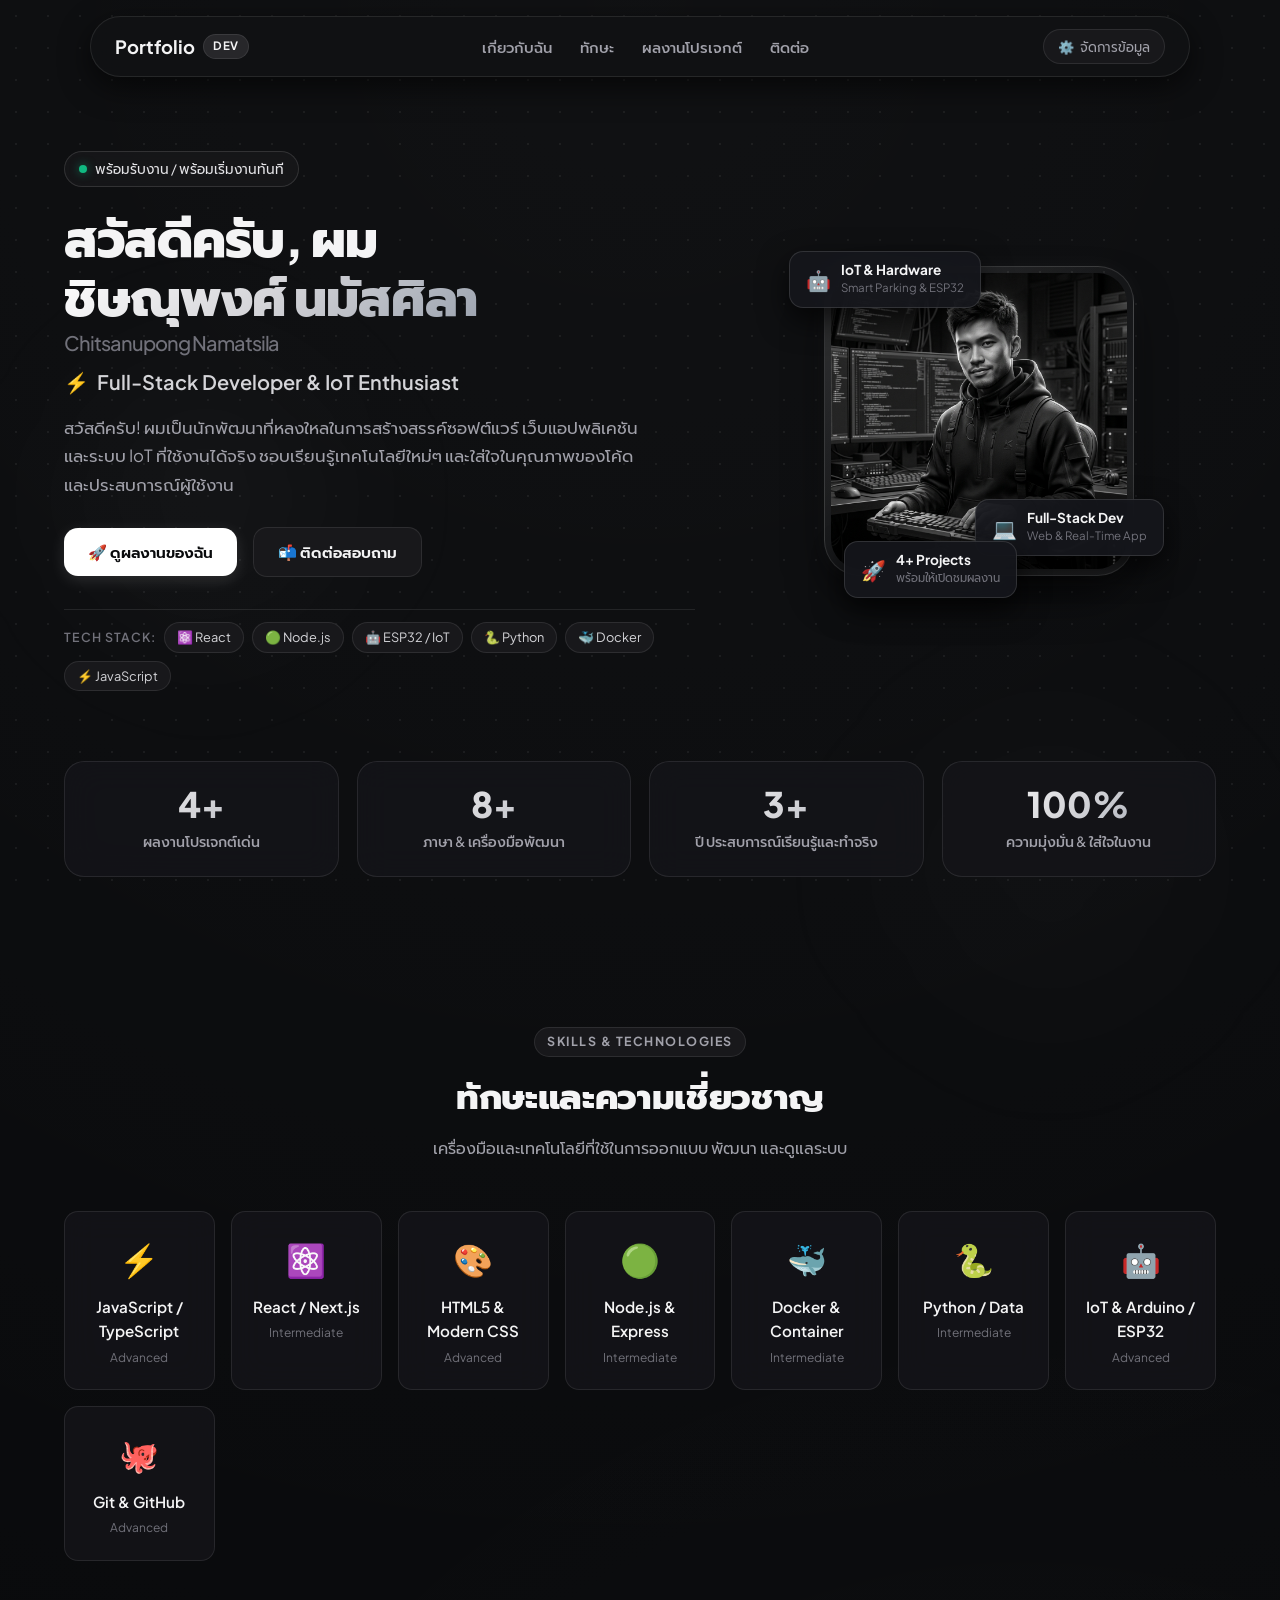
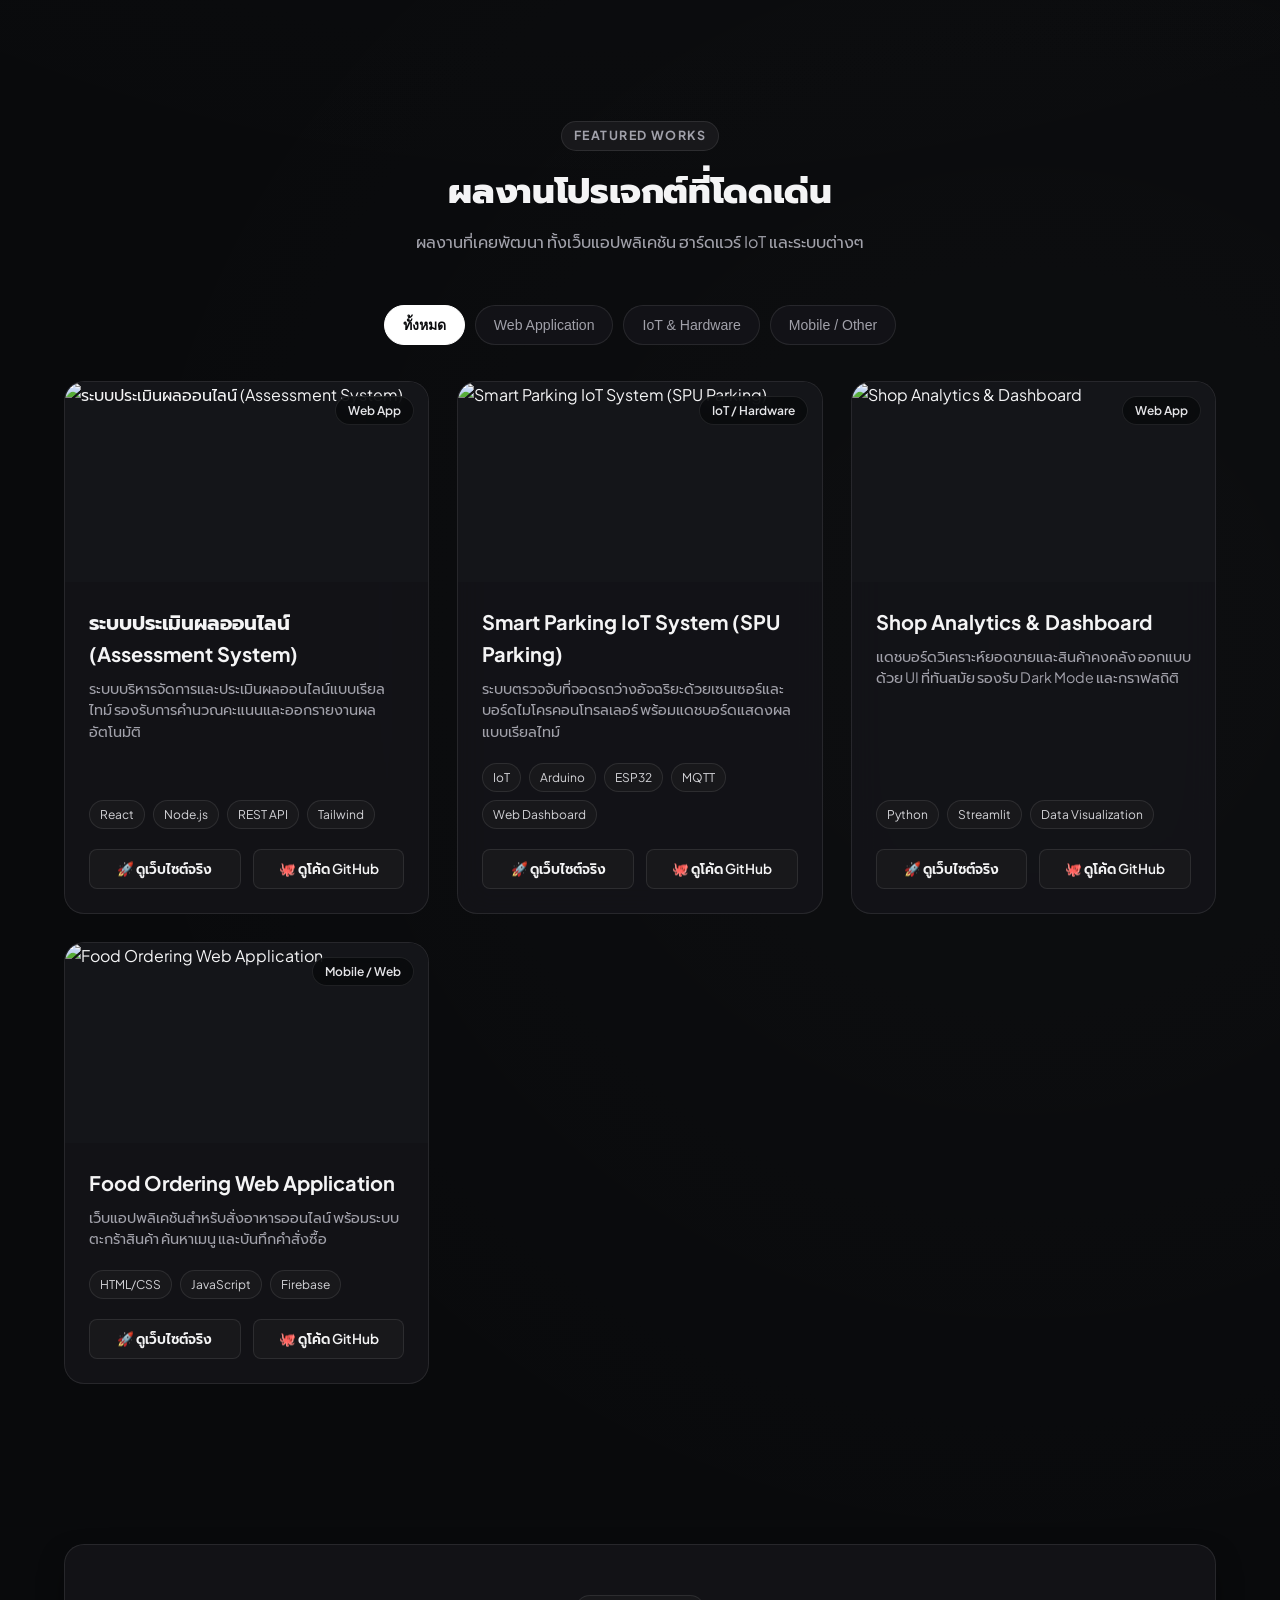
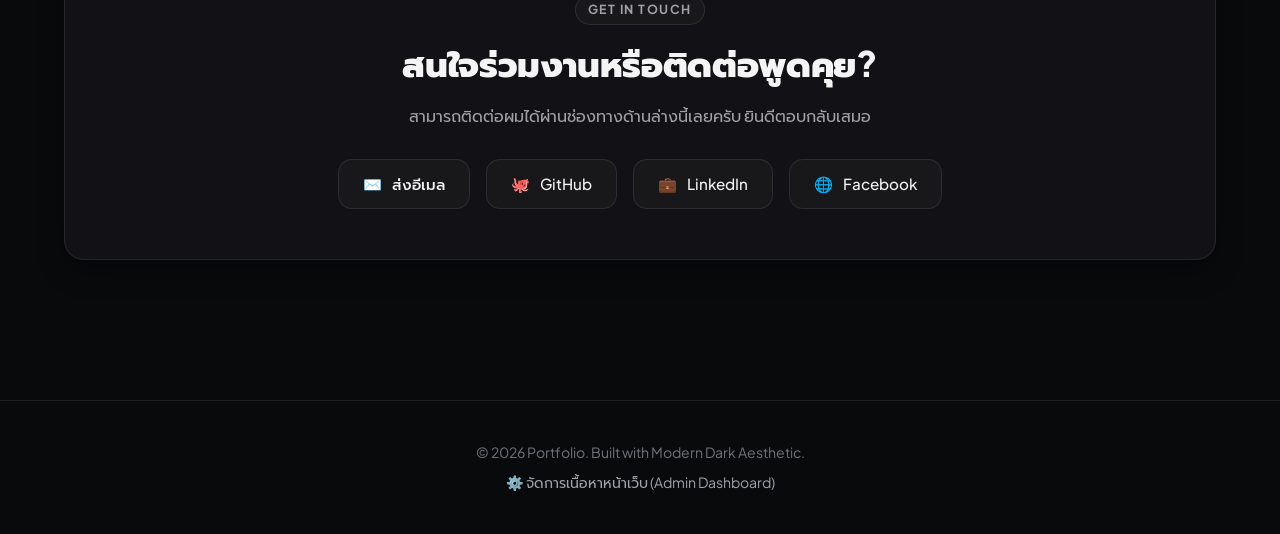
==== index.html @ 6830694e "Initial portfolio commit" ====
<!DOCTYPE html>
<html lang="th">
<head>
  <meta charset="UTF-8" />
  <meta name="viewport" content="width=device-width, initial-scale=1.0" />
  <title>Portfolio - ผลงานและประวัติส่วนตัว</title>
  <meta name="description" content="พอร์ตโฟลิโอแสดงผลงาน พัฒนาซอฟต์แวร์ เว็บแอปพลิเคชัน และระบบ IoT โทน Dark Gray เรียบหรู" />

  <!-- Google Fonts: Plus Jakarta Sans & Prompt (Thai) -->
  <link rel="preconnect" href="https://fonts.googleapis.com" />
  <link rel="preconnect" href="https://fonts.gstatic.com" crossorigin />
  <link href="https://fonts.googleapis.com/css2?family=Plus+Jakarta+Sans:wght@400;500;600;700;800&family=Prompt:wght@300;400;500;600;700&display=swap" rel="stylesheet" />

  <!-- Stylesheet -->
  <link rel="stylesheet" href="css/style.css" />
</head>
<body>

  <!-- Navigation Bar -->
  <header class="navbar">
    <div class="nav-container">
      <a href="#" class="nav-logo">
        <span>Portfolio</span>
        <span class="nav-logo-badge">DEV</span>
      </a>

      <ul class="nav-links">
        <li><a href="#about">เกี่ยวกับฉัน</a></li>
        <li><a href="#skills">ทักษะ</a></li>
        <li><a href="#projects">ผลงานโปรเจกต์</a></li>
        <li><a href="#contact">ติดต่อ</a></li>
      </ul>

      <a href="admin.html" class="nav-btn-admin" title="เข้าสู่ระบบจัดการข้อมูล">
        <span>⚙️</span> จัดการข้อมูล
      </a>
    </div>
  </header>

  <main class="container">
    <!-- Ambient Glow Orbs -->
    <div class="hero-glow-1"></div>
    <div class="hero-glow-2"></div>

    <!-- Hero Section -->
    <section class="hero" id="about">
      <div class="hero-content">
        <div class="hero-status-pill">
          <span class="status-dot"></span>
          <span id="profile-status">พร้อมรับงาน / พร้อมเริ่มงานทันที</span>
        </div>

        <h1 class="hero-title">
          สวัสดีครับ, ผม <br />
          <span class="gradient-text" id="profile-name">ชิษณุพงศ์ นมัสศิลา</span>
          <span id="profile-en-name" style="font-size: 1.25rem; font-weight: 500; color: var(--text-dim); display: block; margin-top: 6px;">Chitsanupong Namatsila</span>
        </h1>

        <div class="hero-role-wrapper">
          <span>⚡</span>
          <span id="profile-title">Full-Stack Developer & IoT Enthusiast</span>
        </div>

        <p class="hero-subtitle" id="profile-bio">
          นักพัฒนาซอฟต์แวร์และระบบ IoT ที่ใส่ใจในความสวยงาม คุณภาพโค้ด และประสบการณ์ของผู้ใช้งาน
        </p>

        <div class="hero-actions">
          <a href="#projects" class="btn btn-primary">
            🚀 ดูผลงานของฉัน
          </a>
          <a href="#contact" class="btn btn-secondary">
            📬 ติดต่อสอบถาม
          </a>
          <a href="#" id="resume-btn" target="_blank" rel="noopener" class="btn btn-secondary" style="display: none;">
            📄 ดาวน์โหลด Resume
          </a>
        </div>

        <!-- Quick Tech Stack Bar -->
        <div class="hero-tech-stack">
          <span class="tech-stack-label">Tech Stack:</span>
          <span class="tech-stack-item">⚛️ React</span>
          <span class="tech-stack-item">🟢 Node.js</span>
          <span class="tech-stack-item">🤖 ESP32 / IoT</span>
          <span class="tech-stack-item">🐍 Python</span>
          <span class="tech-stack-item">🐳 Docker</span>
          <span class="tech-stack-item">⚡ JavaScript</span>
        </div>
      </div>

      <div class="hero-avatar-wrap">
        <div class="avatar-container-outer">
          <!-- Floating Badge 1 (Top Left) -->
          <div class="floating-badge badge-top-left">
            <span class="floating-badge-icon">🤖</span>
            <div>
              <div class="floating-badge-title">IoT & Hardware</div>
              <div class="floating-badge-sub">Smart Parking & ESP32</div>
            </div>
          </div>

          <!-- Avatar Frame -->
          <div class="avatar-frame">
            <img
              id="profile-avatar"
              class="avatar-img"
              src="images/avatar.jpg"
              alt="Chitsanupong Namatsila Avatar"
            />
          </div>

          <!-- Floating Badge 2 (Bottom Right) -->
          <div class="floating-badge badge-bottom-right">
            <span class="floating-badge-icon">💻</span>
            <div>
              <div class="floating-badge-title">Full-Stack Dev</div>
              <div class="floating-badge-sub">Web & Real-Time App</div>
            </div>
          </div>

          <!-- Floating Badge 3 (Bottom Left) -->
          <div class="floating-badge badge-bottom-left">
            <span class="floating-badge-icon">🚀</span>
            <div>
              <div class="floating-badge-title">4+ Projects</div>
              <div class="floating-badge-sub">พร้อมให้เปิดชมผลงาน</div>
            </div>
          </div>
        </div>
      </div>
    </section>

    <!-- Stats Banner -->
    <div class="stats-banner">
      <div class="stat-item-card">
        <div class="stat-number">4+</div>
        <div class="stat-label">ผลงานโปรเจกต์เด่น</div>
      </div>
      <div class="stat-item-card">
        <div class="stat-number">8+</div>
        <div class="stat-label">ภาษา & เครื่องมือพัฒนา</div>
      </div>
      <div class="stat-item-card">
        <div class="stat-number">3+</div>
        <div class="stat-label">ปี ประสบการณ์เรียนรู้และทำจริง</div>
      </div>
      <div class="stat-item-card">
        <div class="stat-number">100%</div>
        <div class="stat-label">ความมุ่งมั่น & ใส่ใจในงาน</div>
      </div>
    </div>

    <!-- Skills Section -->
    <section class="section" id="skills">
      <div class="section-header">
        <span class="section-tag">Skills & Technologies</span>
        <h2 class="section-title">ทักษะและความเชี่ยวชาญ</h2>
        <p class="section-desc">เครื่องมือและเทคโนโลยีที่ใช้ในการออกแบบ พัฒนา และดูแลระบบ</p>
      </div>

      <div class="skills-grid" id="skills-container">
        <!-- Rendered dynamically by app.js -->
      </div>
    </section>

    <!-- Projects Section -->
    <section class="section" id="projects">
      <div class="section-header">
        <span class="section-tag">Featured Works</span>
        <h2 class="section-title">ผลงานโปรเจกต์ที่โดดเด่น</h2>
        <p class="section-desc">ผลงานที่เคยพัฒนา ทั้งเว็บแอปพลิเคชัน ฮาร์ดแวร์ IoT และระบบต่างๆ</p>
      </div>

      <!-- Filters -->
      <div class="project-filters">
        <button class="filter-btn active" data-category="all">ทั้งหมด</button>
        <button class="filter-btn" data-category="Web App">Web Application</button>
        <button class="filter-btn" data-category="IoT / Hardware">IoT & Hardware</button>
        <button class="filter-btn" data-category="Mobile / Web">Mobile / Other</button>
      </div>

      <!-- Grid -->
      <div class="projects-grid" id="projects-container">
        <!-- Rendered dynamically by app.js -->
      </div>
    </section>

    <!-- Contact Section -->
    <section class="section" id="contact">
      <div class="contact-card">
        <span class="section-tag">Get In Touch</span>
        <h2 class="section-title">สนใจร่วมงานหรือติดต่อพูดคุย?</h2>
        <p class="section-desc">
          สามารถติดต่อผมได้ผ่านช่องทางด้านล่างนี้เลยครับ ยินดีตอบกลับเสมอ
        </p>

        <div class="contact-links">
          <a href="#" id="contact-email" class="contact-item-btn" style="display: none;">
            <span>✉️</span> ส่งอีเมล
          </a>
          <a href="#" id="contact-github" target="_blank" rel="noopener" class="contact-item-btn" style="display: none;">
            <span>🐙</span> GitHub
          </a>
          <a href="#" id="contact-linkedin" target="_blank" rel="noopener" class="contact-item-btn" style="display: none;">
            <span>💼</span> LinkedIn
          </a>
          <a href="#" id="contact-facebook" target="_blank" rel="noopener" class="contact-item-btn" style="display: none;">
            <span>🌐</span> Facebook
          </a>
        </div>
      </div>
    </section>
  </main>

  <!-- Footer -->
  <footer class="footer">
    <div class="container">
      <p>© 2026 Portfolio. Built with Modern Dark Aesthetic.</p>
      <p style="margin-top: 8px;">
        <a href="admin.html">⚙️ จัดการเนื้อหาหน้าเว็บ (Admin Dashboard)</a>
      </p>
    </div>
  </footer>

  <!-- Scripts -->
  <script src="js/data.js"></script>
  <script src="js/app.js"></script>
</body>
</html>
---- css/style.css ----
/* ========================================================
   PORTFOLIO DESIGN SYSTEM - MONOCHROME DARK GRAY & BLACK
   Aesthetic: Stealth Luxury, Modern Graphite & Metallic Silver
   Fonts: Plus Jakarta Sans & Prompt (Thai support)
   ======================================================== */

:root {
  /* Pure Dark & Gray Palette */
  --bg-primary: #090a0c;
  --bg-secondary: #111215;
  --bg-card: rgba(20, 21, 25, 0.85);
  --bg-card-hover: rgba(28, 29, 35, 0.95);
  --bg-input: #131417;

  /* Borders & Dividers */
  --border-subtle: rgba(255, 255, 255, 0.09);
  --border-hover: rgba(255, 255, 255, 0.22);
  --border-focus: #d4d4d8;

  /* Typography */
  --text-main: #f4f4f5;
  --text-muted: #a1a1aa;
  --text-dim: #71717a;

  /* Stealth Monochrome Accents (White & Platinum Silver) */
  --accent-primary: #ffffff;
  --accent-primary-text: #090a0c;
  --accent-primary-hover: #e4e4e7;
  --accent-gradient: linear-gradient(135deg, #ffffff 0%, #d4d4d8 50%, #9ca3af 100%);
  --accent-glow: rgba(255, 255, 255, 0.08);
  --accent-cyan: #e4e4e7;
  --accent-emerald: #10b981;

  --radius-sm: 8px;
  --radius-md: 14px;
  --radius-lg: 20px;
  --radius-full: 9999px;

  --shadow-card: 0 12px 32px -10px rgba(0, 0, 0, 0.7);
  --backdrop-blur: blur(16px);
  --transition: all 0.22s cubic-bezier(0.16, 1, 0.3, 1);
}

* {
  margin: 0;
  padding: 0;
  box-sizing: border-box;
}

html {
  scroll-behavior: smooth;
  font-family: 'Plus Jakarta Sans', 'Prompt', -apple-system, BlinkMacSystemFont, sans-serif;
  background-color: var(--bg-primary);
  color: var(--text-main);
  line-height: 1.6;
}

body {
  min-height: 100vh;
  position: relative;
  overflow-x: hidden;
  background-color: var(--bg-primary);
  background-image: 
    radial-gradient(circle at 50% 0%, rgba(255, 255, 255, 0.03) 0%, transparent 50%),
    radial-gradient(circle at 80% 60%, rgba(255, 255, 255, 0.02) 0%, transparent 40%);
}

/* Subtle Technical Grid Overlay */
body::before {
  content: "";
  position: fixed;
  inset: 0;
  background-image: radial-gradient(rgba(255, 255, 255, 0.06) 1px, transparent 1px);
  background-size: 32px 32px;
  pointer-events: none;
  z-index: 0;
}

.container {
  max-width: 1200px;
  margin: 0 auto;
  padding: 0 24px;
  position: relative;
  z-index: 1;
}

/* ----------------------------------------------------
   NAVIGATION
   ---------------------------------------------------- */
.navbar {
  position: sticky;
  top: 16px;
  z-index: 100;
  margin-bottom: 40px;
}

.nav-container {
  max-width: 1100px;
  margin: 0 auto;
  padding: 12px 24px;
  background: rgba(17, 18, 21, 0.85);
  backdrop-filter: var(--backdrop-blur);
  -webkit-backdrop-filter: var(--backdrop-blur);
  border: 1px solid var(--border-subtle);
  border-radius: var(--radius-full);
  display: flex;
  align-items: center;
  justify-content: space-between;
  box-shadow: 0 10px 30px rgba(0, 0, 0, 0.6);
}

.nav-logo {
  font-size: 1.15rem;
  font-weight: 700;
  text-decoration: none;
  color: var(--text-main);
  display: flex;
  align-items: center;
  gap: 8px;
}

.nav-logo-badge {
  background: #27272a;
  color: #f4f4f5;
  border: 1px solid var(--border-subtle);
  padding: 2px 9px;
  border-radius: var(--radius-full);
  font-size: 0.72rem;
  font-weight: 700;
  letter-spacing: 0.05em;
}

.nav-links {
  display: flex;
  align-items: center;
  gap: 28px;
  list-style: none;
}

.nav-links a {
  text-decoration: none;
  color: var(--text-muted);
  font-size: 0.92rem;
  font-weight: 500;
  transition: var(--transition);
}

.nav-links a:hover {
  color: var(--text-main);
}

.nav-btn-admin {
  background: #18181b;
  border: 1px solid var(--border-subtle);
  color: var(--text-muted);
  padding: 6px 14px;
  border-radius: var(--radius-full);
  font-size: 0.82rem;
  display: inline-flex;
  align-items: center;
  gap: 6px;
  text-decoration: none;
  transition: var(--transition);
}

.nav-btn-admin:hover {
  background: #27272a;
  border-color: var(--border-hover);
  color: var(--text-main);
}

/* ----------------------------------------------------
   HERO SECTION & AMBIENT GLOWS
   ---------------------------------------------------- */
.hero {
  position: relative;
  padding: 50px 0 60px;
  display: flex;
  align-items: center;
  justify-content: space-between;
  gap: 48px;
}

/* Neutral Monochrome Glows (No Pink, No Purple) */
.hero-glow-1 {
  position: absolute;
  top: 5%;
  left: -5%;
  width: 450px;
  height: 450px;
  background: radial-gradient(circle, rgba(255, 255, 255, 0.035) 0%, transparent 70%);
  filter: blur(60px);
  pointer-events: none;
  z-index: 0;
}

.hero-glow-2 {
  position: absolute;
  top: 15%;
  right: -5%;
  width: 500px;
  height: 500px;
  background: radial-gradient(circle, rgba(255, 255, 255, 0.025) 0%, transparent 70%);
  filter: blur(70px);
  pointer-events: none;
  z-index: 0;
}

.hero-content {
  flex: 1.2;
  position: relative;
  z-index: 1;
}

.hero-status-pill {
  display: inline-flex;
  align-items: center;
  gap: 8px;
  padding: 6px 14px;
  background: rgba(24, 24, 27, 0.8);
  border: 1px solid rgba(255, 255, 255, 0.12);
  border-radius: var(--radius-full);
  font-size: 0.85rem;
  color: #e4e4e7;
  margin-bottom: 20px;
  backdrop-filter: blur(8px);
}

.status-dot {
  width: 8px;
  height: 8px;
  background-color: var(--accent-emerald);
  border-radius: 50%;
  box-shadow: 0 0 10px rgba(16, 185, 129, 0.6);
  animation: pulse 2s infinite;
}

@keyframes pulse {
  0% { transform: scale(0.95); opacity: 0.8; }
  50% { transform: scale(1.2); opacity: 1; }
  100% { transform: scale(0.95); opacity: 0.8; }
}

.hero-title {
  font-size: 3.2rem;
  line-height: 1.15;
  font-weight: 800;
  letter-spacing: -0.02em;
  margin-bottom: 12px;
}

.hero-title span.gradient-text {
  background: var(--accent-gradient);
  -webkit-background-clip: text;
  -webkit-text-fill-color: transparent;
}

.hero-role-wrapper {
  display: flex;
  align-items: center;
  gap: 8px;
  font-size: 1.25rem;
  font-weight: 600;
  color: #d4d4d8;
  margin-bottom: 16px;
}

.hero-subtitle {
  font-size: 1.05rem;
  color: var(--text-muted);
  max-width: 580px;
  line-height: 1.7;
  margin-bottom: 28px;
}

.hero-actions {
  display: flex;
  gap: 16px;
  align-items: center;
  flex-wrap: wrap;
  margin-bottom: 32px;
}

/* Quick Tech Stack Bar */
.hero-tech-stack {
  display: flex;
  align-items: center;
  gap: 8px;
  flex-wrap: wrap;
  padding-top: 12px;
  border-top: 1px solid var(--border-subtle);
}

.tech-stack-label {
  font-size: 0.78rem;
  color: var(--text-dim);
  text-transform: uppercase;
  letter-spacing: 0.08em;
  font-weight: 600;
}

.tech-stack-item {
  display: inline-flex;
  align-items: center;
  gap: 6px;
  background: #18181b;
  border: 1px solid var(--border-subtle);
  border-radius: var(--radius-full);
  padding: 4px 12px;
  font-size: 0.8rem;
  color: #d4d4d8;
  transition: var(--transition);
}

.tech-stack-item:hover {
  background: #27272a;
  border-color: var(--border-hover);
  color: #fff;
  transform: translateY(-2px);
}

/* ----------------------------------------------------
   AVATAR WITH FLOATING BADGES (DARK-GRAY THEME)
   ---------------------------------------------------- */
.hero-avatar-wrap {
  flex: 0.9;
  display: flex;
  justify-content: center;
  position: relative;
  z-index: 1;
}

.avatar-container-outer {
  position: relative;
}

.avatar-frame {
  position: relative;
  width: 310px;
  height: 310px;
  border-radius: 36px;
  padding: 6px;
  background: linear-gradient(135deg, rgba(255, 255, 255, 0.15) 0%, rgba(255, 255, 255, 0.03) 50%, rgba(255, 255, 255, 0.08) 100%);
  border: 1px solid rgba(255, 255, 255, 0.12);
  box-shadow: 
    0 24px 50px -15px rgba(0, 0, 0, 0.9),
    0 0 25px rgba(255, 255, 255, 0.04);
}

.avatar-img {
  width: 100%;
  height: 100%;
  border-radius: 30px;
  object-fit: cover;
  background: #121316;
  display: block;
}

/* Floating Badges in Monochrome */
.floating-badge {
  position: absolute;
  background: rgba(22, 23, 28, 0.9);
  backdrop-filter: blur(16px);
  -webkit-backdrop-filter: blur(16px);
  border: 1px solid rgba(255, 255, 255, 0.12);
  border-radius: var(--radius-md);
  padding: 10px 16px;
  display: flex;
  align-items: center;
  gap: 10px;
  box-shadow: 0 12px 30px rgba(0, 0, 0, 0.7);
  z-index: 2;
  white-space: nowrap;
}

.floating-badge-icon {
  font-size: 1.25rem;
  line-height: 1;
}

.floating-badge-title {
  font-size: 0.85rem;
  font-weight: 700;
  color: var(--text-main);
  line-height: 1.2;
}

.floating-badge-sub {
  font-size: 0.72rem;
  color: var(--text-dim);
}

.badge-top-left {
  top: -15px;
  left: -35px;
  animation: floatSlow 5s ease-in-out infinite;
}

.badge-bottom-right {
  bottom: 20px;
  right: -30px;
  animation: floatSlow 6s ease-in-out infinite 1s;
}

.badge-bottom-left {
  bottom: -22px;
  left: 20px;
  animation: floatSlow 5.5s ease-in-out infinite 2s;
}

@keyframes floatSlow {
  0% { transform: translateY(0px); }
  50% { transform: translateY(-8px); }
  100% { transform: translateY(0px); }
}

/* ----------------------------------------------------
   STATS BANNER (MONOCHROME DARK)
   ---------------------------------------------------- */
.stats-banner {
  margin-top: 10px;
  margin-bottom: 70px;
  display: grid;
  grid-template-columns: repeat(4, 1fr);
  gap: 18px;
}

.stat-item-card {
  background: var(--bg-card);
  border: 1px solid var(--border-subtle);
  border-radius: var(--radius-lg);
  padding: 24px 20px;
  text-align: center;
  backdrop-filter: var(--backdrop-blur);
  transition: var(--transition);
  position: relative;
  overflow: hidden;
}

.stat-item-card::before {
  content: "";
  position: absolute;
  top: 0;
  left: 0;
  right: 0;
  height: 2px;
  background: linear-gradient(90deg, transparent, rgba(255, 255, 255, 0.3), transparent);
  opacity: 0;
  transition: var(--transition);
}

.stat-item-card:hover {
  background: var(--bg-card-hover);
  border-color: var(--border-hover);
  transform: translateY(-4px);
  box-shadow: 0 16px 36px rgba(0, 0, 0, 0.6);
}

.stat-item-card:hover::before {
  opacity: 1;
}

.stat-number {
  font-size: 2.2rem;
  font-weight: 800;
  line-height: 1;
  background: var(--accent-gradient);
  -webkit-background-clip: text;
  -webkit-text-fill-color: transparent;
  margin-bottom: 8px;
}

.stat-label {
  font-size: 0.88rem;
  color: var(--text-muted);
  font-weight: 500;
}

/* ----------------------------------------------------
   BUTTONS (STEALTH LUXURY)
   ---------------------------------------------------- */
.btn {
  display: inline-flex;
  align-items: center;
  justify-content: center;
  gap: 8px;
  padding: 12px 24px;
  font-size: 0.95rem;
  font-weight: 600;
  border-radius: var(--radius-md);
  text-decoration: none;
  cursor: pointer;
  transition: var(--transition);
  border: none;
  font-family: inherit;
}

.btn-primary {
  background: #ffffff;
  color: #090a0c;
  box-shadow: 0 4px 16px rgba(255, 255, 255, 0.12);
}

.btn-primary:hover {
  background: #e4e4e7;
  transform: translateY(-2px);
  box-shadow: 0 6px 20px rgba(255, 255, 255, 0.2);
}

.btn-secondary {
  background: #18181b;
  color: #f4f4f5;
  border: 1px solid var(--border-subtle);
}

.btn-secondary:hover {
  background: #27272a;
  border-color: var(--border-hover);
  transform: translateY(-2px);
}

/* ----------------------------------------------------
   SECTION HEADERS
   ---------------------------------------------------- */
.section {
  padding: 80px 0;
}

.section-header {
  text-align: center;
  max-width: 650px;
  margin: 0 auto 50px;
}

.section-tag {
  display: inline-block;
  font-size: 0.78rem;
  text-transform: uppercase;
  letter-spacing: 0.12em;
  color: #a1a1aa;
  font-weight: 700;
  margin-bottom: 10px;
  background: #18181b;
  border: 1px solid var(--border-subtle);
  padding: 4px 12px;
  border-radius: var(--radius-full);
}

.section-title {
  font-size: 2.2rem;
  font-weight: 800;
  letter-spacing: -0.01em;
  margin-bottom: 12px;
}

.section-desc {
  color: var(--text-muted);
  font-size: 1rem;
}

/* ----------------------------------------------------
   SKILLS GRID
   ---------------------------------------------------- */
.skills-grid {
  display: grid;
  grid-template-columns: repeat(auto-fit, minmax(140px, 1fr));
  gap: 16px;
}

.skill-card {
  background: var(--bg-card);
  border: 1px solid var(--border-subtle);
  border-radius: var(--radius-md);
  padding: 22px 16px;
  text-align: center;
  backdrop-filter: var(--backdrop-blur);
  transition: var(--transition);
}

.skill-card:hover {
  background: var(--bg-card-hover);
  border-color: var(--border-hover);
  transform: translateY(-4px);
  box-shadow: var(--shadow-card);
}

.skill-icon {
  font-size: 2rem;
  margin-bottom: 10px;
  display: inline-block;
}

.skill-name {
  font-size: 0.95rem;
  font-weight: 600;
  color: var(--text-main);
}

.skill-level {
  font-size: 0.75rem;
  color: var(--text-dim);
  margin-top: 4px;
}

/* ----------------------------------------------------
   PROJECTS FILTER & GRID
   ---------------------------------------------------- */
.project-filters {
  display: flex;
  justify-content: center;
  gap: 10px;
  margin-bottom: 36px;
  flex-wrap: wrap;
}

.filter-btn {
  padding: 8px 18px;
  border-radius: var(--radius-full);
  background: var(--bg-card);
  border: 1px solid var(--border-subtle);
  color: var(--text-muted);
  font-size: 0.88rem;
  font-weight: 500;
  cursor: pointer;
  transition: var(--transition);
}

.filter-btn:hover,
.filter-btn.active {
  background: #ffffff;
  color: #090a0c;
  border-color: #ffffff;
  font-weight: 600;
}

.projects-grid {
  display: grid;
  grid-template-columns: repeat(auto-fill, minmax(340px, 1fr));
  gap: 28px;
}

.project-card {
  background: var(--bg-card);
  border: 1px solid var(--border-subtle);
  border-radius: var(--radius-lg);
  overflow: hidden;
  backdrop-filter: var(--backdrop-blur);
  transition: var(--transition);
  display: flex;
  flex-direction: column;
}

.project-card:hover {
  background: var(--bg-card-hover);
  border-color: var(--border-hover);
  transform: translateY(-6px);
  box-shadow: var(--shadow-card);
}

.project-thumb-wrap {
  width: 100%;
  height: 200px;
  position: relative;
  overflow: hidden;
  background: #141519;
}

.project-thumb {
  width: 100%;
  height: 100%;
  object-fit: cover;
  transition: transform 0.4s ease;
}

.project-card:hover .project-thumb {
  transform: scale(1.05);
}

.project-badge {
  position: absolute;
  top: 14px;
  right: 14px;
  background: rgba(9, 10, 12, 0.85);
  backdrop-filter: blur(8px);
  border: 1px solid var(--border-subtle);
  padding: 4px 12px;
  border-radius: var(--radius-full);
  font-size: 0.75rem;
  font-weight: 600;
  color: #e4e4e7;
}

.project-content {
  padding: 24px;
  flex: 1;
  display: flex;
  flex-direction: column;
}

.project-title {
  font-size: 1.25rem;
  font-weight: 700;
  margin-bottom: 8px;
  color: var(--text-main);
}

.project-desc {
  font-size: 0.9rem;
  color: var(--text-muted);
  line-height: 1.5;
  margin-bottom: 20px;
  flex: 1;
}

.project-tags {
  display: flex;
  flex-wrap: wrap;
  gap: 8px;
  margin-bottom: 20px;
}

.tag-badge {
  font-size: 0.75rem;
  background: #18181b;
  border: 1px solid var(--border-subtle);
  padding: 4px 10px;
  border-radius: var(--radius-full);
  color: #d4d4d8;
}

.project-actions {
  display: flex;
  gap: 12px;
}

.project-link-btn {
  flex: 1;
  text-align: center;
  padding: 8px 12px;
  border-radius: var(--radius-sm);
  font-size: 0.85rem;
  font-weight: 600;
  text-decoration: none;
  background: #18181b;
  border: 1px solid var(--border-subtle);
  color: #f4f4f5;
  transition: var(--transition);
}

.project-link-btn:hover {
  background: #ffffff;
  border-color: #ffffff;
  color: #090a0c;
}

/* ----------------------------------------------------
   CONTACT SECTION
   ---------------------------------------------------- */
.contact-card {
  background: var(--bg-card);
  border: 1px solid var(--border-subtle);
  border-radius: var(--radius-lg);
  padding: 50px 30px;
  text-align: center;
  backdrop-filter: var(--backdrop-blur);
  box-shadow: var(--shadow-card);
}

.contact-links {
  display: flex;
  justify-content: center;
  gap: 16px;
  margin-top: 30px;
  flex-wrap: wrap;
}

.contact-item-btn {
  display: inline-flex;
  align-items: center;
  gap: 10px;
  padding: 12px 24px;
  background: #18181b;
  border: 1px solid var(--border-subtle);
  border-radius: var(--radius-md);
  color: #f4f4f5;
  text-decoration: none;
  font-size: 0.95rem;
  font-weight: 500;
  transition: var(--transition);
}

.contact-item-btn:hover {
  border-color: var(--border-hover);
  background: #27272a;
  color: #ffffff;
  transform: translateY(-3px);
}

/* ----------------------------------------------------
   FOOTER
   ---------------------------------------------------- */
.footer {
  padding: 40px 0;
  border-top: 1px solid var(--border-subtle);
  text-align: center;
  color: var(--text-dim);
  font-size: 0.88rem;
  margin-top: 60px;
}

.footer a {
  color: var(--text-muted);
  text-decoration: none;
}

.footer a:hover {
  color: #ffffff;
}

/* ----------------------------------------------------
   ADMIN PANEL STYLES
   ---------------------------------------------------- */
.admin-header {
  display: flex;
  align-items: center;
  justify-content: space-between;
  padding: 24px 0 36px;
  border-bottom: 1px solid var(--border-subtle);
  margin-bottom: 36px;
}

.admin-tabs {
  display: flex;
  gap: 12px;
  margin-bottom: 30px;
  border-bottom: 1px solid var(--border-subtle);
  padding-bottom: 12px;
  flex-wrap: wrap;
}

.admin-tab-btn {
  background: transparent;
  border: none;
  color: var(--text-muted);
  font-size: 1rem;
  font-weight: 600;
  padding: 8px 18px;
  cursor: pointer;
  border-radius: var(--radius-sm);
  transition: var(--transition);
  font-family: inherit;
}

.admin-tab-btn.active {
  background: #ffffff;
  color: #090a0c;
}

.form-card {
  background: var(--bg-card);
  border: 1px solid var(--border-subtle);
  border-radius: var(--radius-lg);
  padding: 32px;
  margin-bottom: 36px;
}

.form-group {
  margin-bottom: 20px;
}

.form-label {
  display: block;
  font-size: 0.88rem;
  font-weight: 600;
  color: var(--text-muted);
  margin-bottom: 8px;
}

.form-control {
  width: 100%;
  padding: 12px 16px;
  background: var(--bg-input);
  border: 1px solid var(--border-subtle);
  border-radius: var(--radius-md);
  color: var(--text-main);
  font-family: inherit;
  font-size: 0.95rem;
  transition: var(--transition);
}

.form-control:focus {
  outline: none;
  border-color: #ffffff;
  box-shadow: 0 0 0 3px rgba(255, 255, 255, 0.1);
}

textarea.form-control {
  min-height: 100px;
  resize: vertical;
}

.form-row {
  display: grid;
  grid-template-columns: 1fr 1fr;
  gap: 20px;
}

.admin-table {
  width: 100%;
  border-collapse: collapse;
  margin-top: 16px;
}

.admin-table th,
.admin-table td {
  padding: 14px 16px;
  text-align: left;
  border-bottom: 1px solid var(--border-subtle);
}

.admin-table th {
  color: var(--text-dim);
  font-size: 0.82rem;
  text-transform: uppercase;
  letter-spacing: 0.05em;
}

.table-actions {
  display: flex;
  gap: 8px;
}

.btn-icon-danger {
  background: rgba(239, 68, 68, 0.1);
  color: #ef4444;
  border: 1px solid rgba(239, 68, 68, 0.2);
  padding: 6px 12px;
  border-radius: var(--radius-sm);
  cursor: pointer;
  transition: var(--transition);
}

.btn-icon-danger:hover {
  background: #ef4444;
  color: #fff;
}

.btn-icon-edit {
  background: #18181b;
  color: #f4f4f5;
  border: 1px solid var(--border-subtle);
  padding: 6px 12px;
  border-radius: var(--radius-sm);
  cursor: pointer;
  transition: var(--transition);
}

.btn-icon-edit:hover {
  background: #ffffff;
  color: #090a0c;
  border-color: #ffffff;
}

/* Modal for PIN Access */
.modal-overlay {
  position: fixed;
  inset: 0;
  background: rgba(0, 0, 0, 0.85);
  backdrop-filter: blur(12px);
  display: flex;
  align-items: center;
  justify-content: center;
  z-index: 999;
}

.modal-box {
  background: #121316;
  border: 1px solid var(--border-subtle);
  border-radius: var(--radius-lg);
  padding: 36px;
  width: 90%;
  max-width: 420px;
  text-align: center;
  box-shadow: var(--shadow-card);
}

/* Responsive */
@media (max-width: 768px) {
  .hero {
    flex-direction: column-reverse;
    text-align: center;
    padding: 30px 0 50px;
  }
  .hero-title {
    font-size: 2.3rem;
  }
  .hero-role-wrapper {
    justify-content: center;
  }
  .hero-actions {
    justify-content: center;
  }
  .hero-tech-stack {
    justify-content: center;
  }
  .avatar-frame {
    width: 240px;
    height: 240px;
  }
  .floating-badge {
    padding: 6px 12px;
  }
  .badge-top-left {
    left: -10px;
    top: -10px;
  }
  .badge-bottom-right {
    right: -10px;
    bottom: -10px;
  }
  .badge-bottom-left {
    display: none;
  }
  .stats-banner {
    grid-template-columns: repeat(2, 1fr);
    gap: 12px;
    margin-bottom: 40px;
  }
  .form-row {
    grid-template-columns: 1fr;
  }
  .nav-links {
    display: none;
  }
}
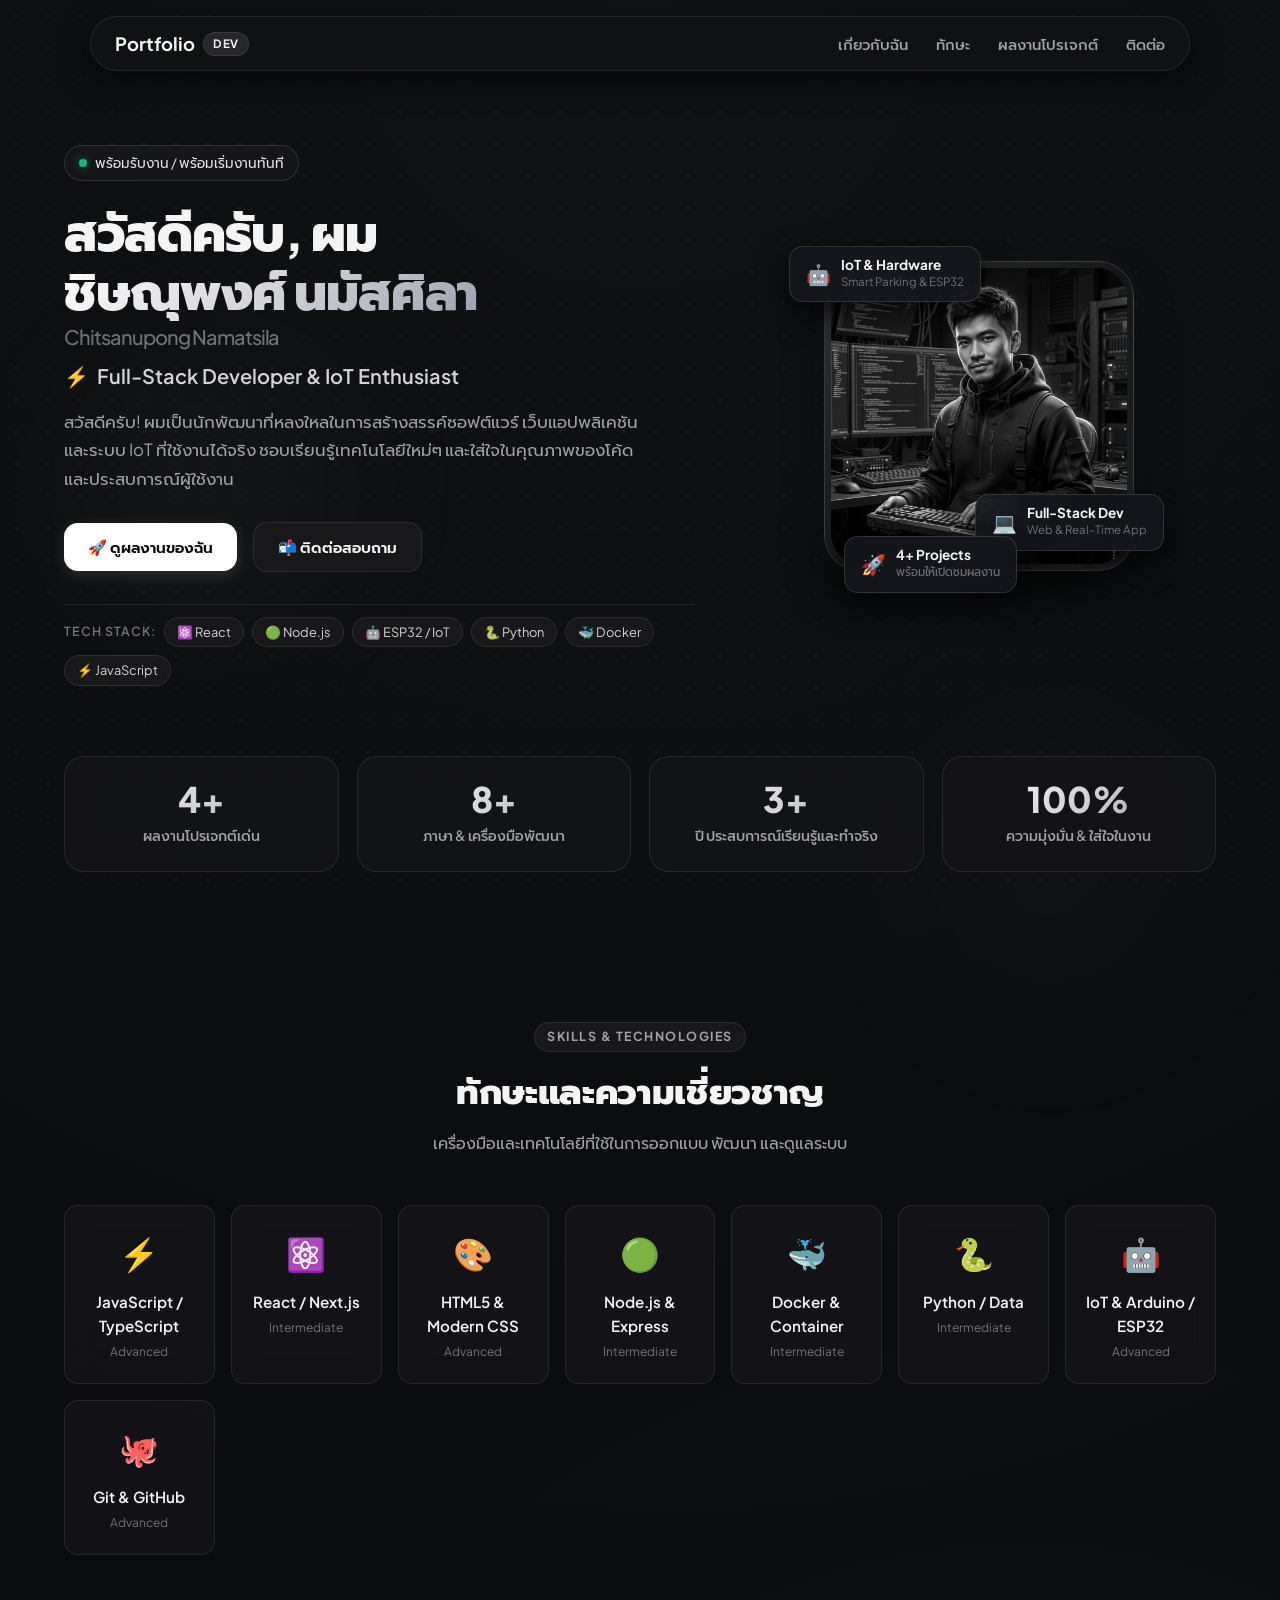
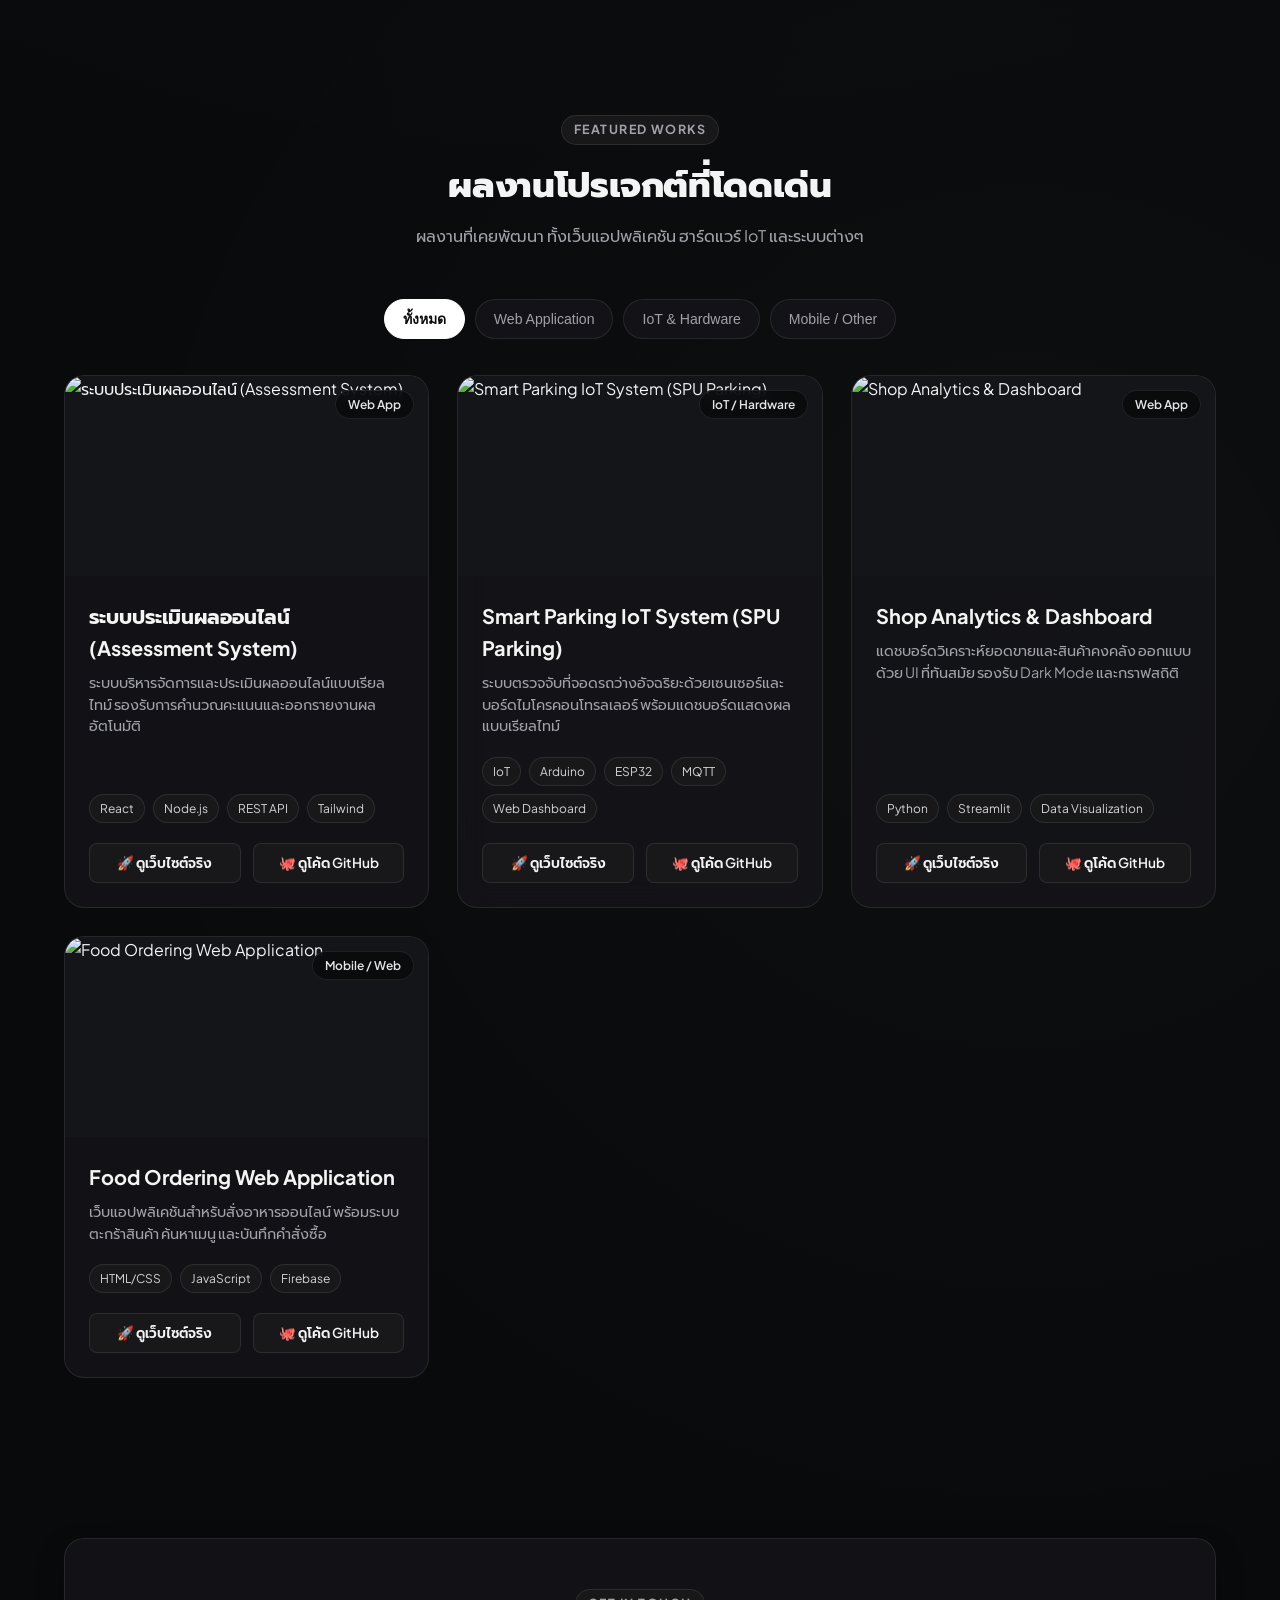
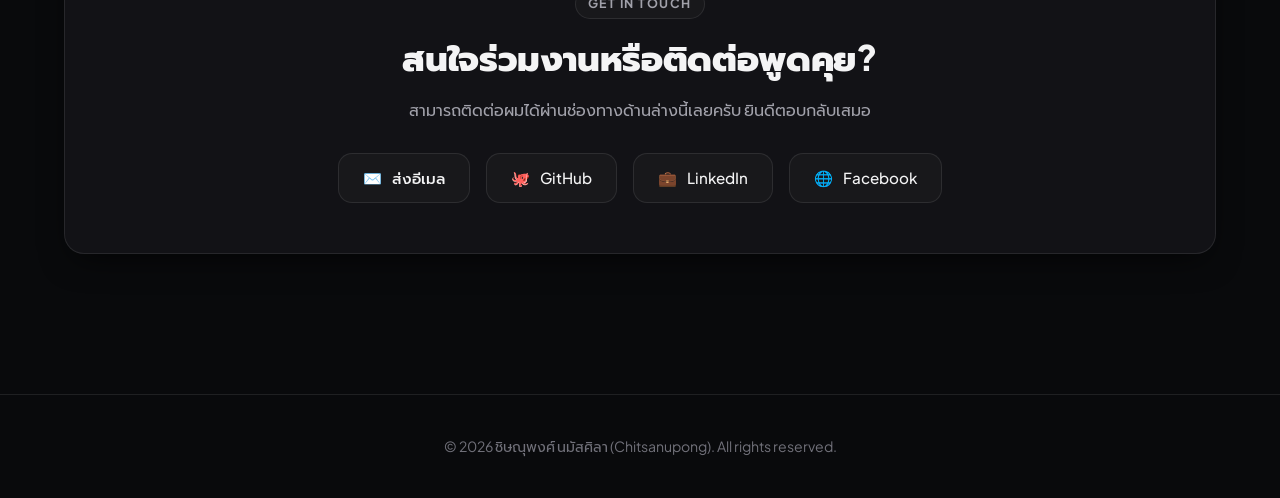
==== commit 10107d31: "Connect public site to Firebase Firestore and clean public view" ====
--- a/index.html
+++ b/index.html
@@ -30,10 +30,6 @@
         <li><a href="#projects">ผลงานโปรเจกต์</a></li>
         <li><a href="#contact">ติดต่อ</a></li>
       </ul>
-
-      <a href="admin.html" class="nav-btn-admin" title="เข้าสู่ระบบจัดการข้อมูล">
-        <span>⚙️</span> จัดการข้อมูล
-      </a>
     </div>
   </header>
 
@@ -216,14 +212,15 @@
   <!-- Footer -->
   <footer class="footer">
     <div class="container">
-      <p>© 2026 Portfolio. Built with Modern Dark Aesthetic.</p>
-      <p style="margin-top: 8px;">
-        <a href="admin.html">⚙️ จัดการเนื้อหาหน้าเว็บ (Admin Dashboard)</a>
-      </p>
+      <p>© 2026 ชิษณุพงศ์ นมัสศิลา (Chitsanupong). All rights reserved.</p>
     </div>
   </footer>
 
-  <!-- Scripts -->
+  <!-- Firebase SDKs -->
+  <script src="https://www.gstatic.com/firebasejs/10.12.0/firebase-app-compat.js"></script>
+  <script src="https://www.gstatic.com/firebasejs/10.12.0/firebase-firestore-compat.js"></script>
+
+  <!-- Application Scripts -->
   <script src="js/data.js"></script>
   <script src="js/app.js"></script>
 </body>
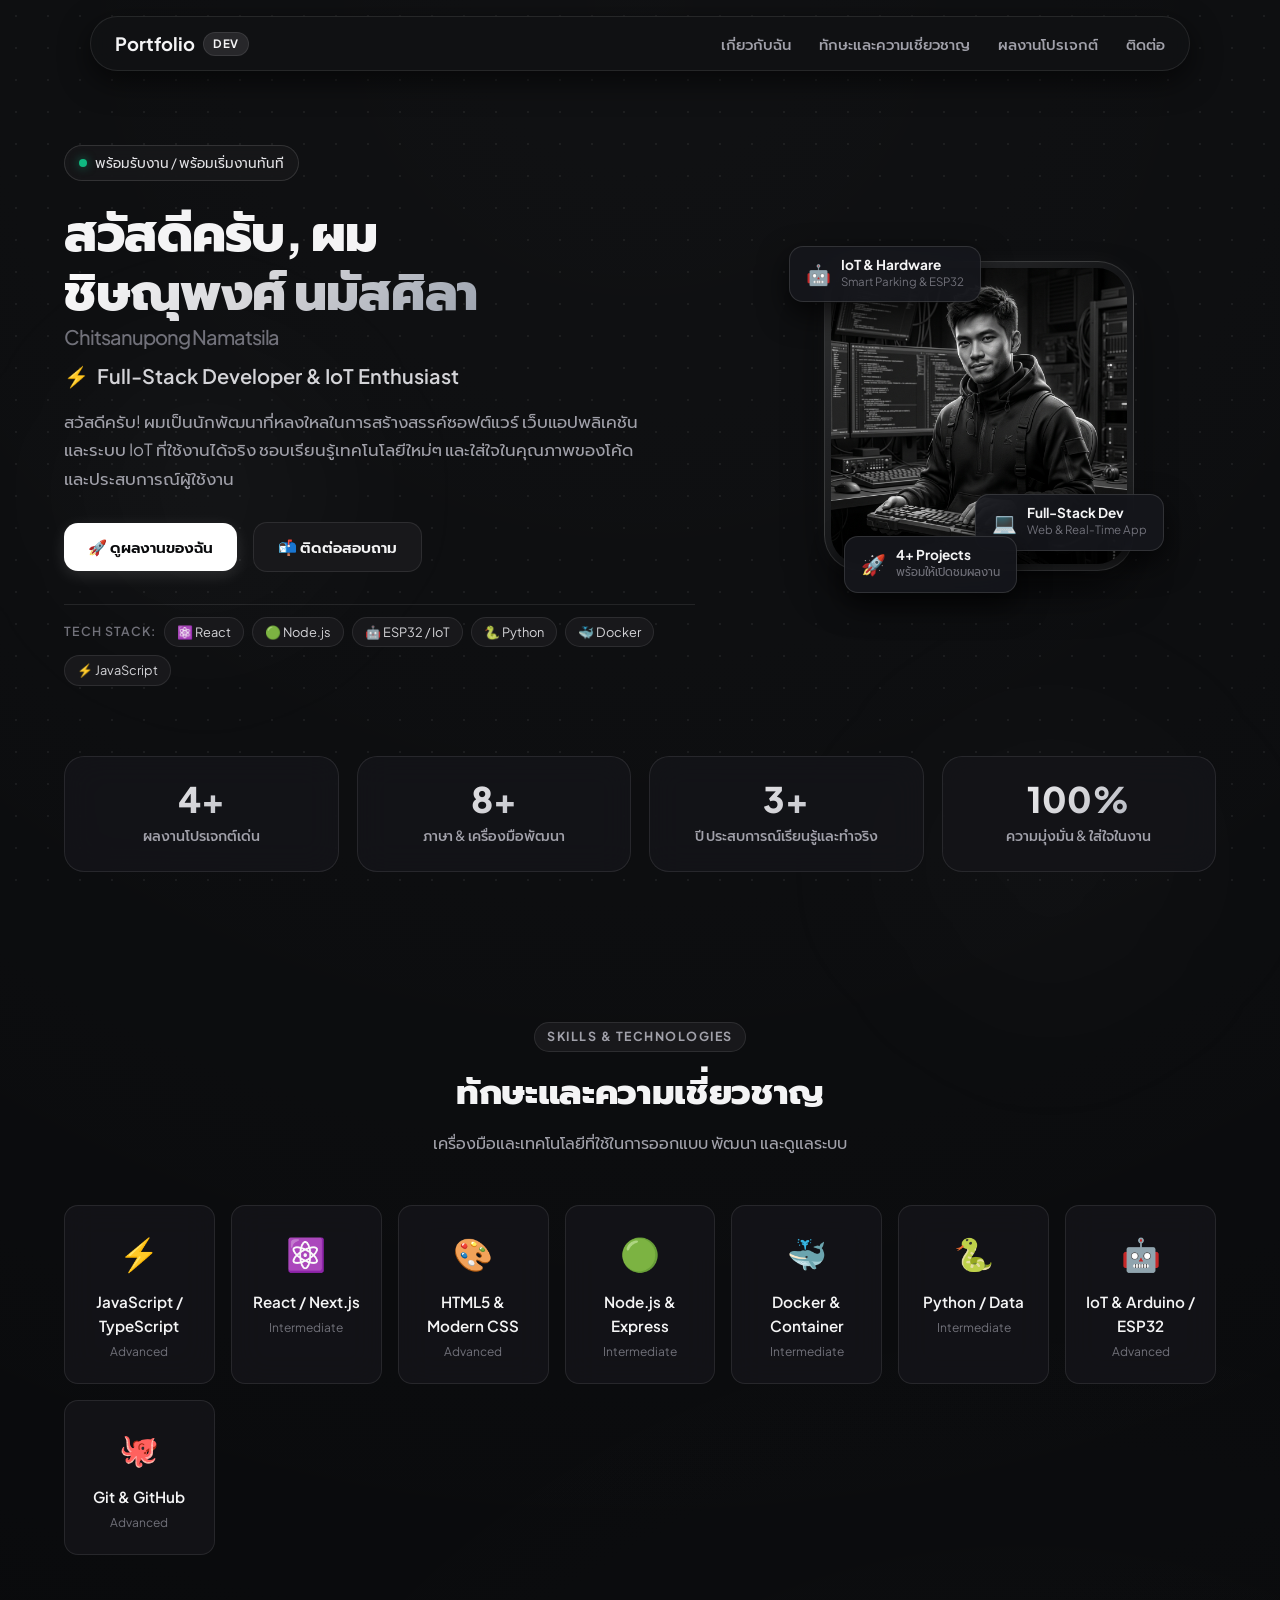
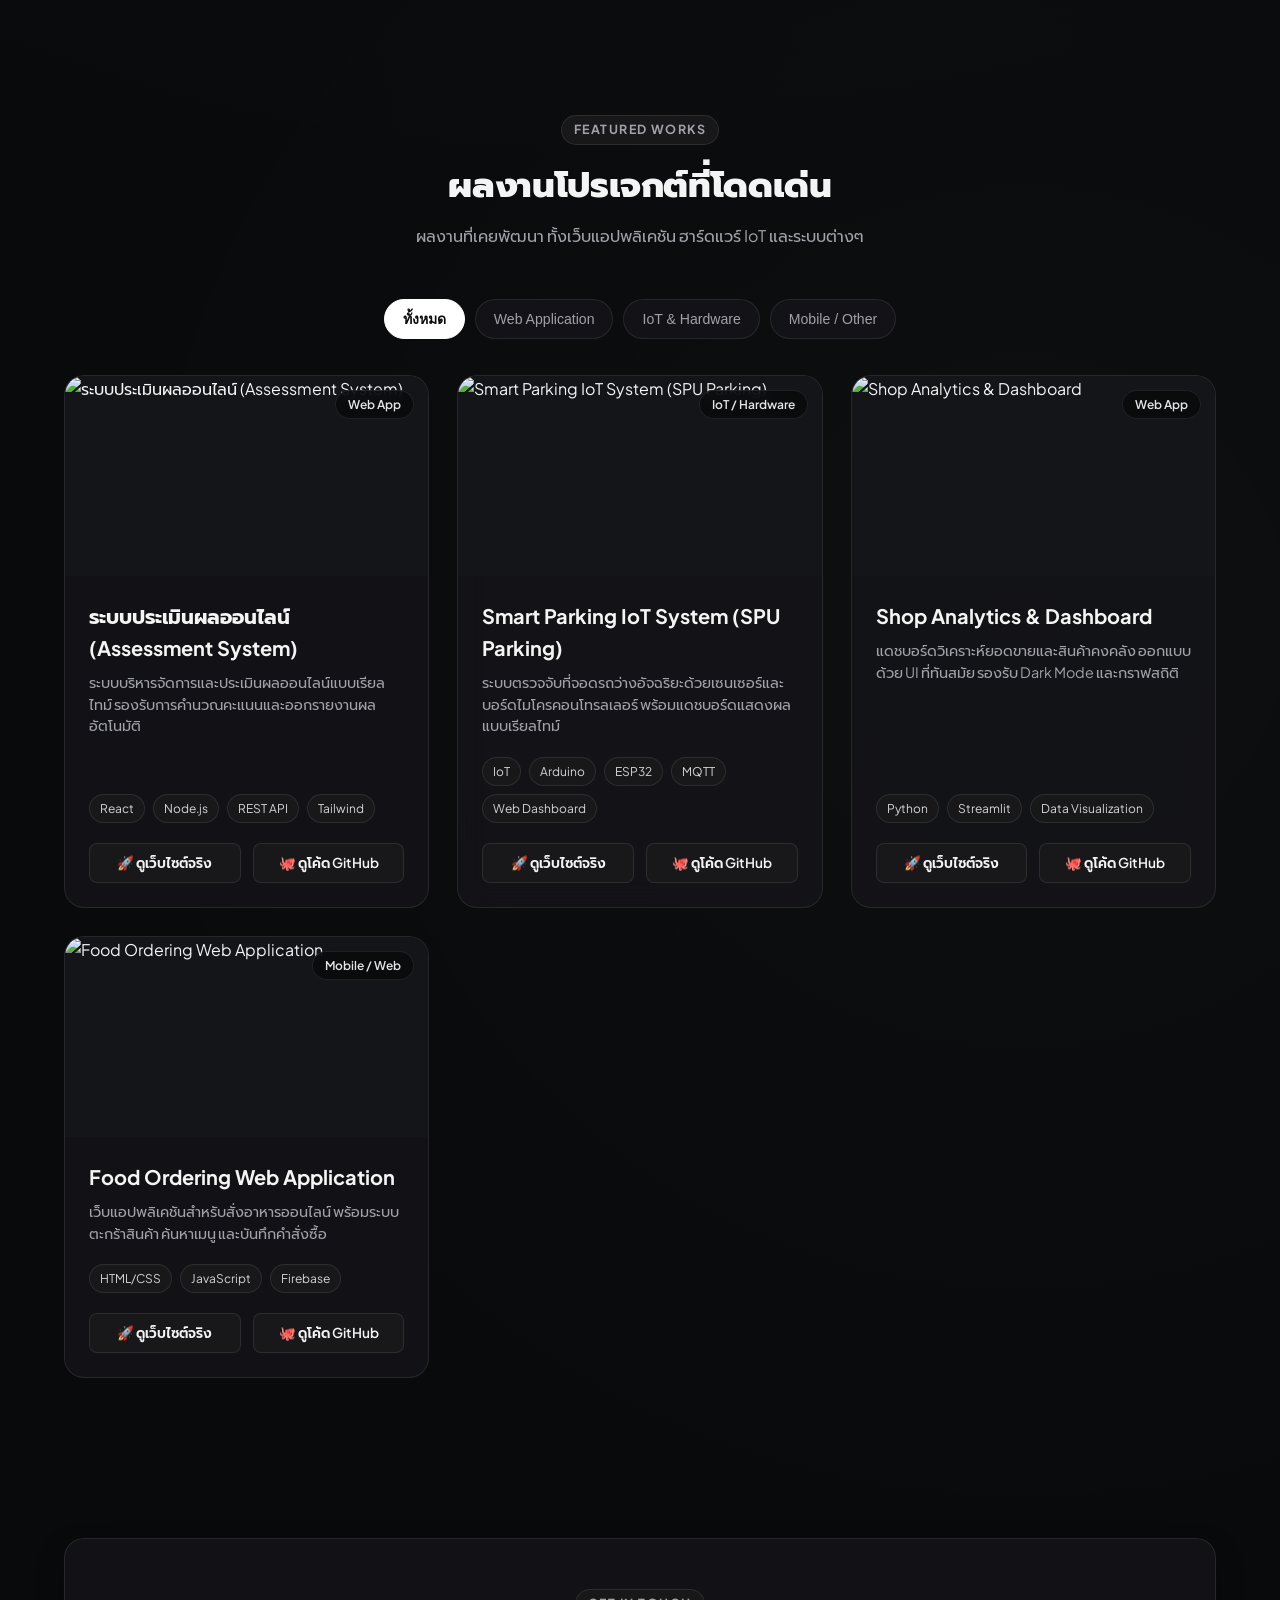
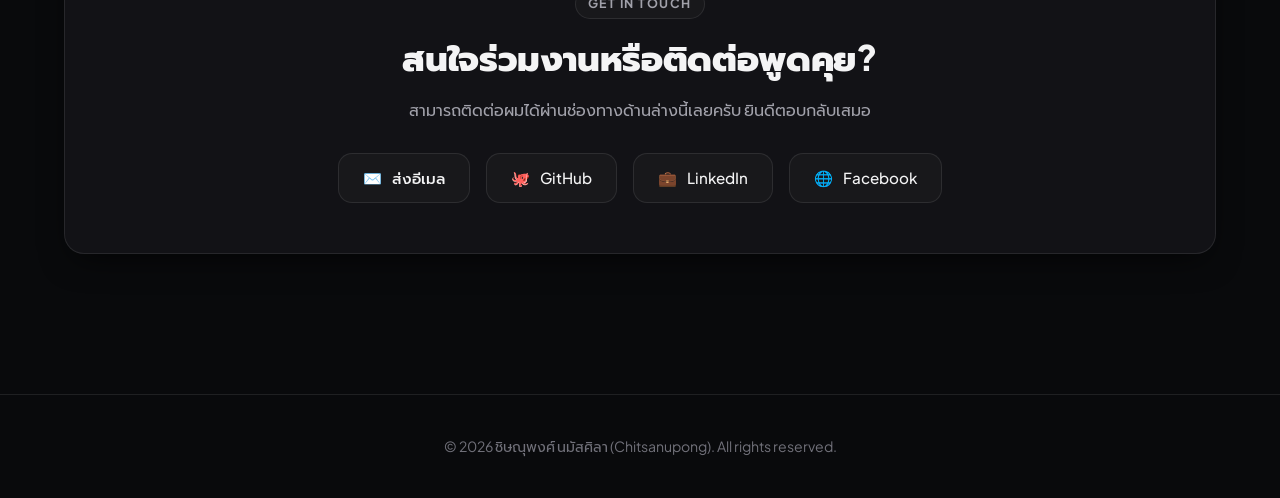
==== commit 4f26f9b4: "Convert mobile menu to hamburger dropdown vertical list" ====
--- a/index.html
+++ b/index.html
@@ -24,11 +24,18 @@
         <span class="nav-logo-badge">DEV</span>
       </a>
 
-      <ul class="nav-links">
-        <li><a href="#about">เกี่ยวกับฉัน</a></li>
-        <li><a href="#skills">ทักษะ</a></li>
-        <li><a href="#projects">ผลงานโปรเจกต์</a></li>
-        <li><a href="#contact">ติดต่อ</a></li>
+      <!-- Mobile Hamburger Button -->
+      <button class="nav-toggle-btn" id="nav-toggle-btn" aria-label="เมนู">
+        <span></span>
+        <span></span>
+        <span></span>
+      </button>
+
+      <ul class="nav-links" id="nav-menu">
+        <li><a href="#about"><span class="menu-icon">👤</span> เกี่ยวกับฉัน</a></li>
+        <li><a href="#skills"><span class="menu-icon">⚡</span> ทักษะและความเชี่ยวชาญ</a></li>
+        <li><a href="#projects"><span class="menu-icon">🚀</span> ผลงานโปรเจกต์</a></li>
+        <li><a href="#contact"><span class="menu-icon">📬</span> ติดต่อ</a></li>
       </ul>
     </div>
   </header>
--- a/css/style.css
+++ b/css/style.css
@@ -53,11 +53,16 @@
   background-color: var(--bg-primary);
   color: var(--text-main);
   line-height: 1.6;
+  width: 100%;
+  max-width: 100%;
+  overflow-x: hidden;
 }
 
 body {
   min-height: 100vh;
   position: relative;
+  width: 100%;
+  max-width: 100%;
   overflow-x: hidden;
   background-color: var(--bg-primary);
   background-image: 
@@ -77,11 +82,13 @@
 }
 
 .container {
+  width: 100%;
   max-width: 1200px;
   margin: 0 auto;
   padding: 0 24px;
   position: relative;
   z-index: 1;
+  box-sizing: border-box;
 }
 
 /* ----------------------------------------------------
@@ -128,6 +135,14 @@
   font-size: 0.72rem;
   font-weight: 700;
   letter-spacing: 0.05em;
+}
+
+.nav-toggle-btn {
+  display: none;
+}
+
+.menu-icon {
+  display: none;
 }
 
 .nav-links {
@@ -984,52 +999,368 @@
   box-shadow: var(--shadow-card);
 }
 
-/* Responsive */
+/* ========================================================
+   RESPONSIVE DESIGN SYSTEM (MOBILE & TABLET OPTIMIZATIONS)
+   ======================================================== */
+
+@media (max-width: 900px) {
+  .hero-title {
+    font-size: 2.7rem;
+  }
+  .projects-grid {
+    grid-template-columns: repeat(auto-fill, minmax(280px, 1fr));
+  }
+}
+
 @media (max-width: 768px) {
+  .container {
+    padding: 0 16px;
+    width: 100%;
+    max-width: 100%;
+    box-sizing: border-box;
+    overflow-x: hidden;
+  }
+
+  /* Completely disable ambient glows on mobile to prevent horizontal viewport blowout */
+  .hero-glow-1,
+  .hero-glow-2 {
+    display: none !important;
+  }
+
+  /* Navigation on Mobile - Top Row with Hamburger Button */
+  .navbar {
+    top: 8px;
+    margin: 0 auto 20px;
+    padding: 0 4px;
+    width: 100%;
+    box-sizing: border-box;
+  }
+  .nav-container {
+    padding: 10px 16px;
+    width: 100%;
+    box-sizing: border-box;
+    display: flex;
+    flex-direction: row;
+    flex-wrap: wrap;
+    justify-content: space-between;
+    align-items: center;
+    border-radius: 18px;
+    position: relative;
+  }
+  .nav-logo {
+    font-size: 1.05rem;
+  }
+
+  /* Hamburger Toggle Button */
+  .nav-toggle-btn {
+    display: flex;
+    flex-direction: column;
+    justify-content: center;
+    align-items: center;
+    gap: 5px;
+    width: 38px;
+    height: 38px;
+    background: rgba(255, 255, 255, 0.05);
+    border: 1px solid var(--border-subtle);
+    border-radius: var(--radius-sm);
+    cursor: pointer;
+    padding: 0;
+    transition: var(--transition);
+  }
+  .nav-toggle-btn:hover,
+  .nav-toggle-btn.active {
+    background: #27272a;
+    border-color: var(--border-hover);
+  }
+  .nav-toggle-btn span {
+    display: block;
+    width: 18px;
+    height: 2px;
+    background-color: var(--text-main);
+    border-radius: 2px;
+    transition: all 0.22s ease-in-out;
+  }
+  .nav-toggle-btn.active span:nth-child(1) {
+    transform: translateY(7px) rotate(45deg);
+  }
+  .nav-toggle-btn.active span:nth-child(2) {
+    opacity: 0;
+  }
+  .nav-toggle-btn.active span:nth-child(3) {
+    transform: translateY(-7px) rotate(-45deg);
+  }
+
+  /* Expandable Vertical List */
+  .menu-icon {
+    display: inline-block;
+    margin-right: 10px;
+    font-size: 1.1rem;
+  }
+  .nav-links {
+    display: none;
+    flex-direction: column;
+    width: 100%;
+    margin-top: 12px;
+    padding: 8px 0 4px;
+    border-top: 1px solid var(--border-subtle);
+    gap: 6px;
+    animation: menuSlideDown 0.2s ease-out forwards;
+  }
+  .nav-links.open {
+    display: flex;
+  }
+  .nav-links li {
+    width: 100%;
+    list-style: none;
+  }
+  .nav-links a {
+    display: flex;
+    align-items: center;
+    width: 100%;
+    padding: 12px 14px;
+    border-radius: var(--radius-md);
+    background: rgba(255, 255, 255, 0.03);
+    border: 1px solid transparent;
+    color: var(--text-main);
+    font-size: 0.95rem;
+    font-weight: 500;
+    box-sizing: border-box;
+    transition: var(--transition);
+  }
+  .nav-links a:hover,
+  .nav-links a:active {
+    background: #27272a;
+    border-color: var(--border-hover);
+    color: #ffffff;
+    transform: translateX(4px);
+  }
+
+  @keyframes menuSlideDown {
+    from {
+      opacity: 0;
+      transform: translateY(-8px);
+    }
+    to {
+      opacity: 1;
+      transform: translateY(0);
+    }
+  }
+
+  /* Hero Section */
   .hero {
     flex-direction: column-reverse;
     text-align: center;
-    padding: 30px 0 50px;
+    padding: 12px 0 32px;
+    gap: 24px;
+    width: 100%;
+    box-sizing: border-box;
+    overflow: hidden;
+  }
+  .hero-content {
+    width: 100%;
+    box-sizing: border-box;
+  }
+  .hero-status-pill {
+    margin: 0 auto 16px;
+    font-size: 0.8rem;
+    max-width: 100%;
   }
   .hero-title {
-    font-size: 2.3rem;
+    font-size: clamp(1.75rem, 6.5vw, 2.2rem);
+    line-height: 1.25;
+    word-break: break-word;
+    text-align: center;
   }
   .hero-role-wrapper {
     justify-content: center;
+    font-size: 1rem;
+    text-align: center;
+    flex-wrap: wrap;
+    word-break: break-word;
+    margin-bottom: 12px;
+  }
+  .hero-subtitle {
+    font-size: 0.9rem;
+    line-height: 1.6;
+    margin: 0 auto 20px;
+    text-align: center;
+    word-break: break-word;
   }
   .hero-actions {
-    justify-content: center;
+    flex-direction: column;
+    width: 100%;
+    gap: 10px;
+    margin-bottom: 24px;
+  }
+  .hero-actions .btn {
+    width: 100%;
+    padding: 12px;
+    font-size: 0.92rem;
   }
   .hero-tech-stack {
     justify-content: center;
+    gap: 6px;
+  }
+  .tech-stack-label {
+    width: 100%;
+    margin-bottom: 4px;
+  }
+  .tech-stack-item {
+    font-size: 0.76rem;
+    padding: 3px 10px;
+  }
+
+  /* Avatar & Badges - Clean on mobile without covering face */
+  .hero-avatar-wrap {
+    width: 100%;
+    display: flex;
+    justify-content: center;
+    position: relative;
+    margin-bottom: 6px;
+  }
+  .avatar-container-outer {
+    position: relative;
+    display: flex;
+    justify-content: center;
   }
   .avatar-frame {
-    width: 240px;
-    height: 240px;
-  }
+    width: 190px;
+    height: 190px;
+    border-radius: 28px;
+    padding: 5px;
+  }
+  /* Hide the awkward overlapping badges on small mobile screens */
   .floating-badge {
-    padding: 6px 12px;
-  }
-  .badge-top-left {
-    left: -10px;
-    top: -10px;
-  }
-  .badge-bottom-right {
-    right: -10px;
-    bottom: -10px;
-  }
-  .badge-bottom-left {
-    display: none;
-  }
+    display: none !important;
+  }
+
+  /* Stats Banner */
   .stats-banner {
     grid-template-columns: repeat(2, 1fr);
-    gap: 12px;
-    margin-bottom: 40px;
+    gap: 10px;
+    margin-bottom: 45px;
+  }
+  .stat-item-card {
+    padding: 16px 10px;
+    border-radius: var(--radius-md);
+  }
+  .stat-number {
+    font-size: 1.75rem;
+  }
+  .stat-label {
+    font-size: 0.78rem;
+  }
+
+  /* Sections */
+  .section {
+    padding: 50px 0;
+  }
+  .section-header {
+    margin-bottom: 32px;
+  }
+  .section-title {
+    font-size: 1.75rem;
+  }
+  .section-desc {
+    font-size: 0.92rem;
+  }
+
+  /* Skills Grid */
+  .skills-grid {
+    grid-template-columns: repeat(2, 1fr);
+    gap: 10px;
+  }
+  .skill-card {
+    padding: 16px 10px;
+  }
+  .skill-icon {
+    font-size: 1.6rem;
+  }
+  .skill-name {
+    font-size: 0.85rem;
+  }
+  .skill-level {
+    font-size: 0.7rem;
+  }
+
+  /* Projects Grid */
+  .projects-grid {
+    grid-template-columns: 1fr;
+    gap: 20px;
+  }
+  .project-thumb-wrap {
+    height: 180px;
+  }
+  .project-content {
+    padding: 18px 16px;
+  }
+  .project-title {
+    font-size: 1.15rem;
+  }
+  .project-desc {
+    font-size: 0.88rem;
+    margin-bottom: 16px;
+  }
+  .project-actions {
+    flex-direction: column;
+    gap: 8px;
+  }
+  .project-link-btn {
+    padding: 10px;
+  }
+
+  /* Contact Section */
+  .contact-card {
+    padding: 36px 16px;
+  }
+  .contact-links {
+    flex-direction: column;
+    gap: 10px;
+  }
+  .contact-item-btn {
+    width: 100%;
+    justify-content: center;
+    padding: 12px;
+  }
+
+  /* Admin Studio Responsive */
+  .admin-header {
+    flex-direction: column;
+    align-items: stretch;
+    text-align: center;
+    gap: 16px;
+    padding-bottom: 24px;
+    margin-bottom: 24px;
+  }
+  .admin-tabs {
+    overflow-x: auto;
+    flex-wrap: nowrap;
+    padding-bottom: 8px;
+    gap: 8px;
+    scrollbar-width: none;
+    -webkit-overflow-scrolling: touch;
+  }
+  .admin-tabs::-webkit-scrollbar {
+    display: none;
+  }
+  .admin-tab-btn {
+    white-space: nowrap;
+    padding: 8px 14px;
+    font-size: 0.88rem;
+  }
+  .form-card {
+    padding: 22px 16px;
   }
   .form-row {
     grid-template-columns: 1fr;
-  }
-  .nav-links {
-    display: none;
-  }
-}
+    gap: 0;
+  }
+  .table-actions {
+    flex-direction: column;
+    gap: 6px;
+  }
+  .modal-box {
+    padding: 24px 18px;
+  }
+}
+
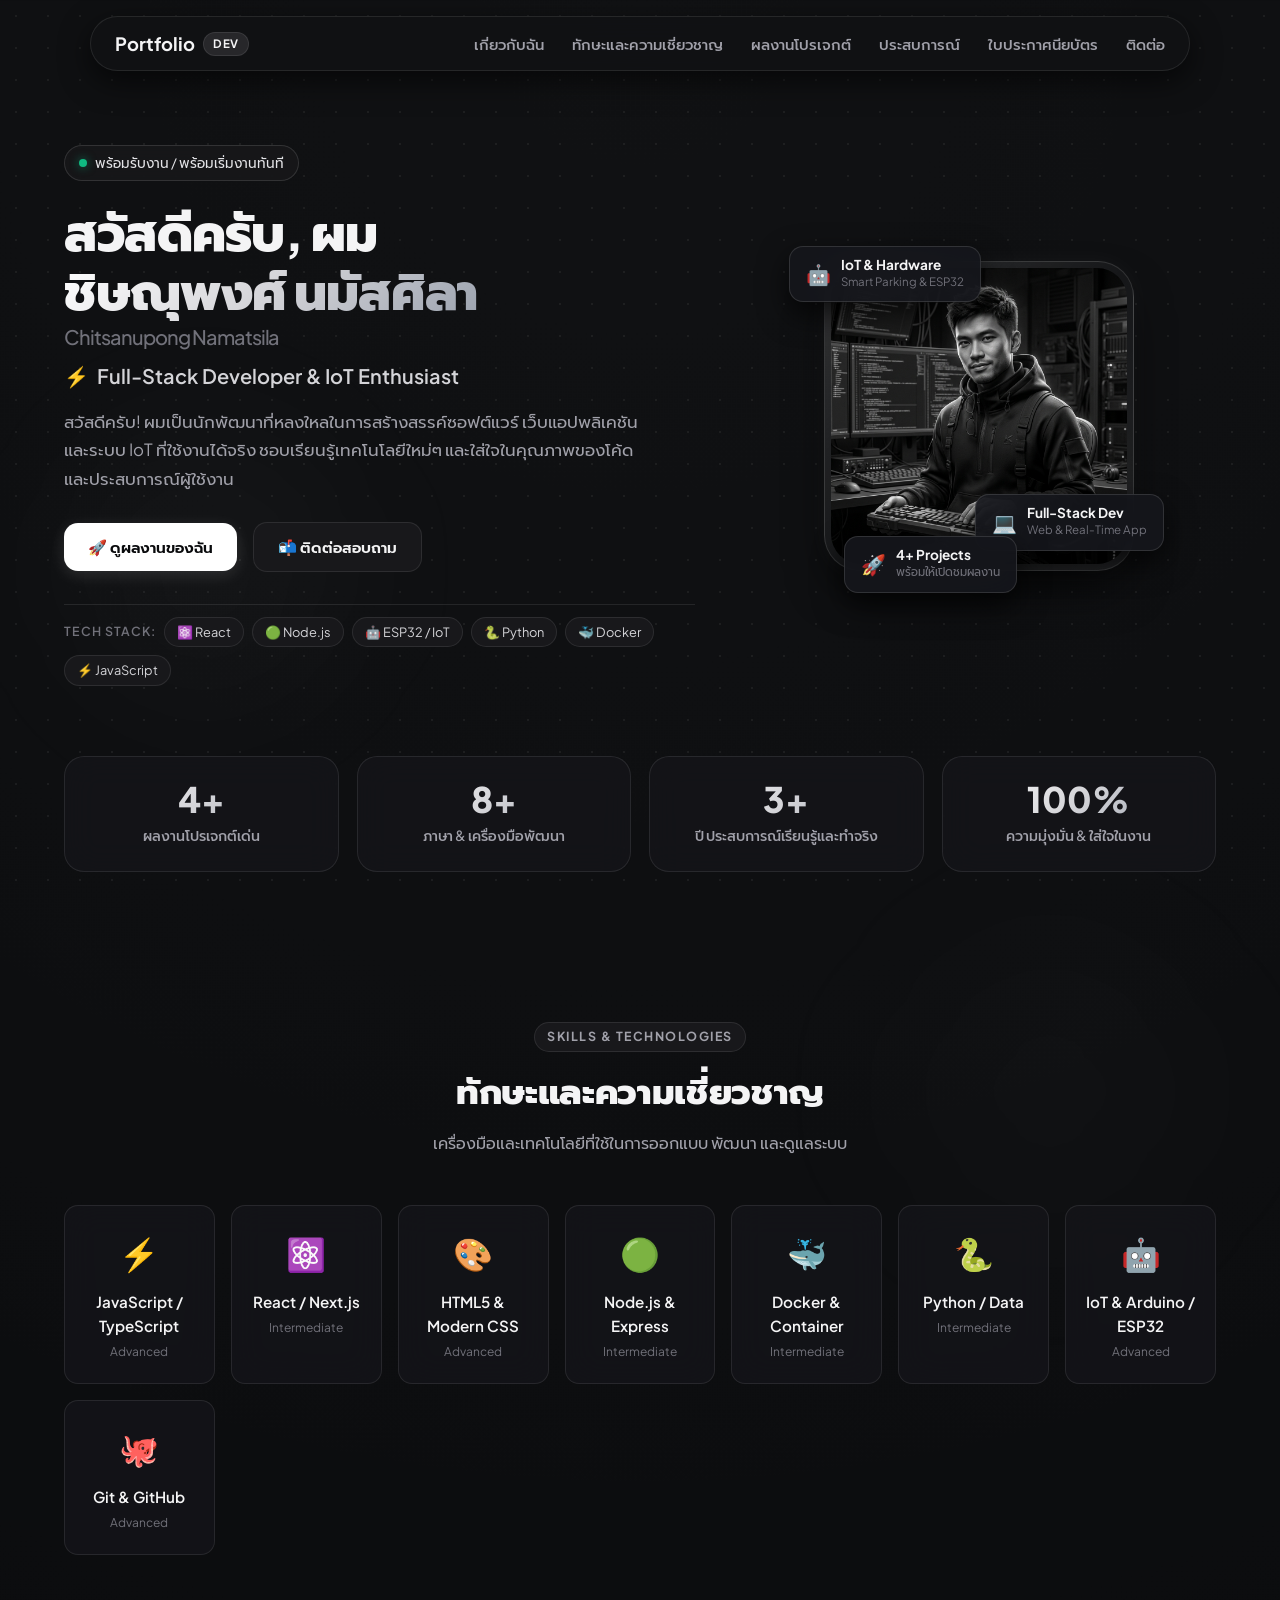
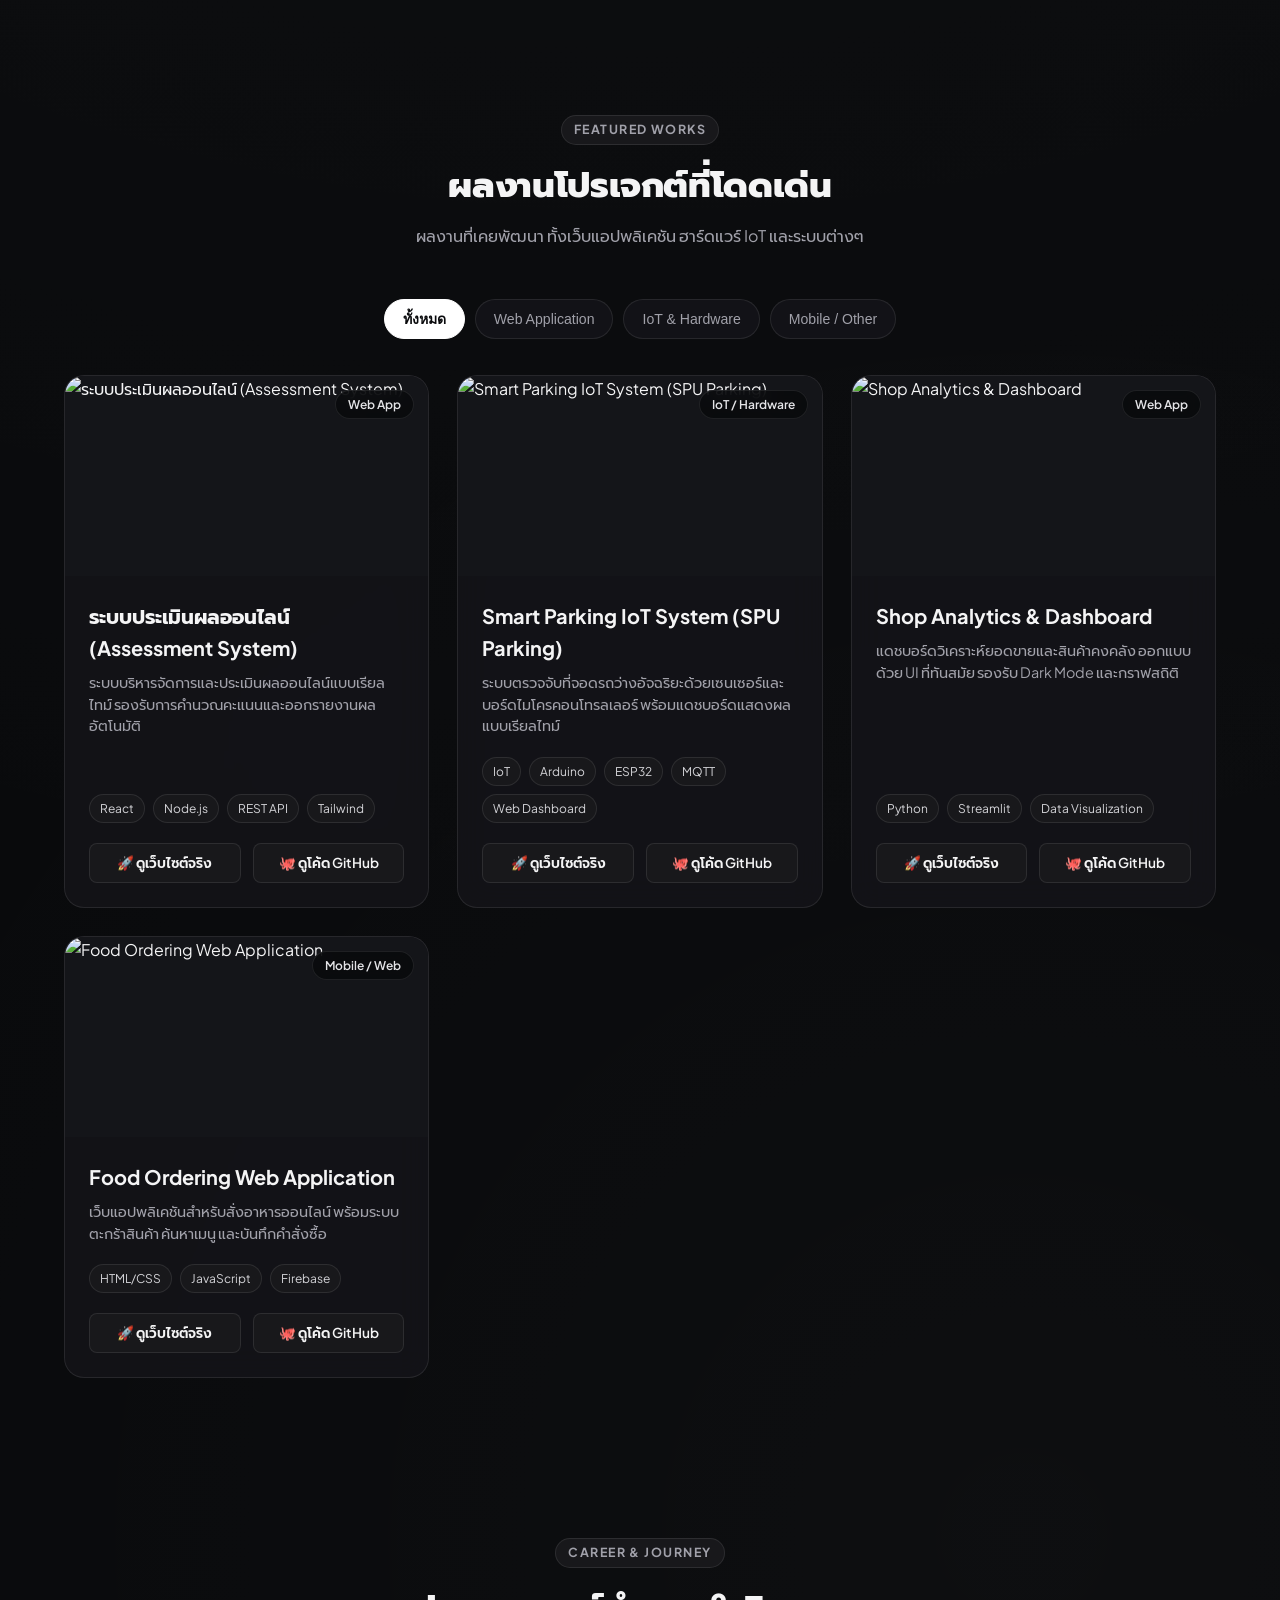
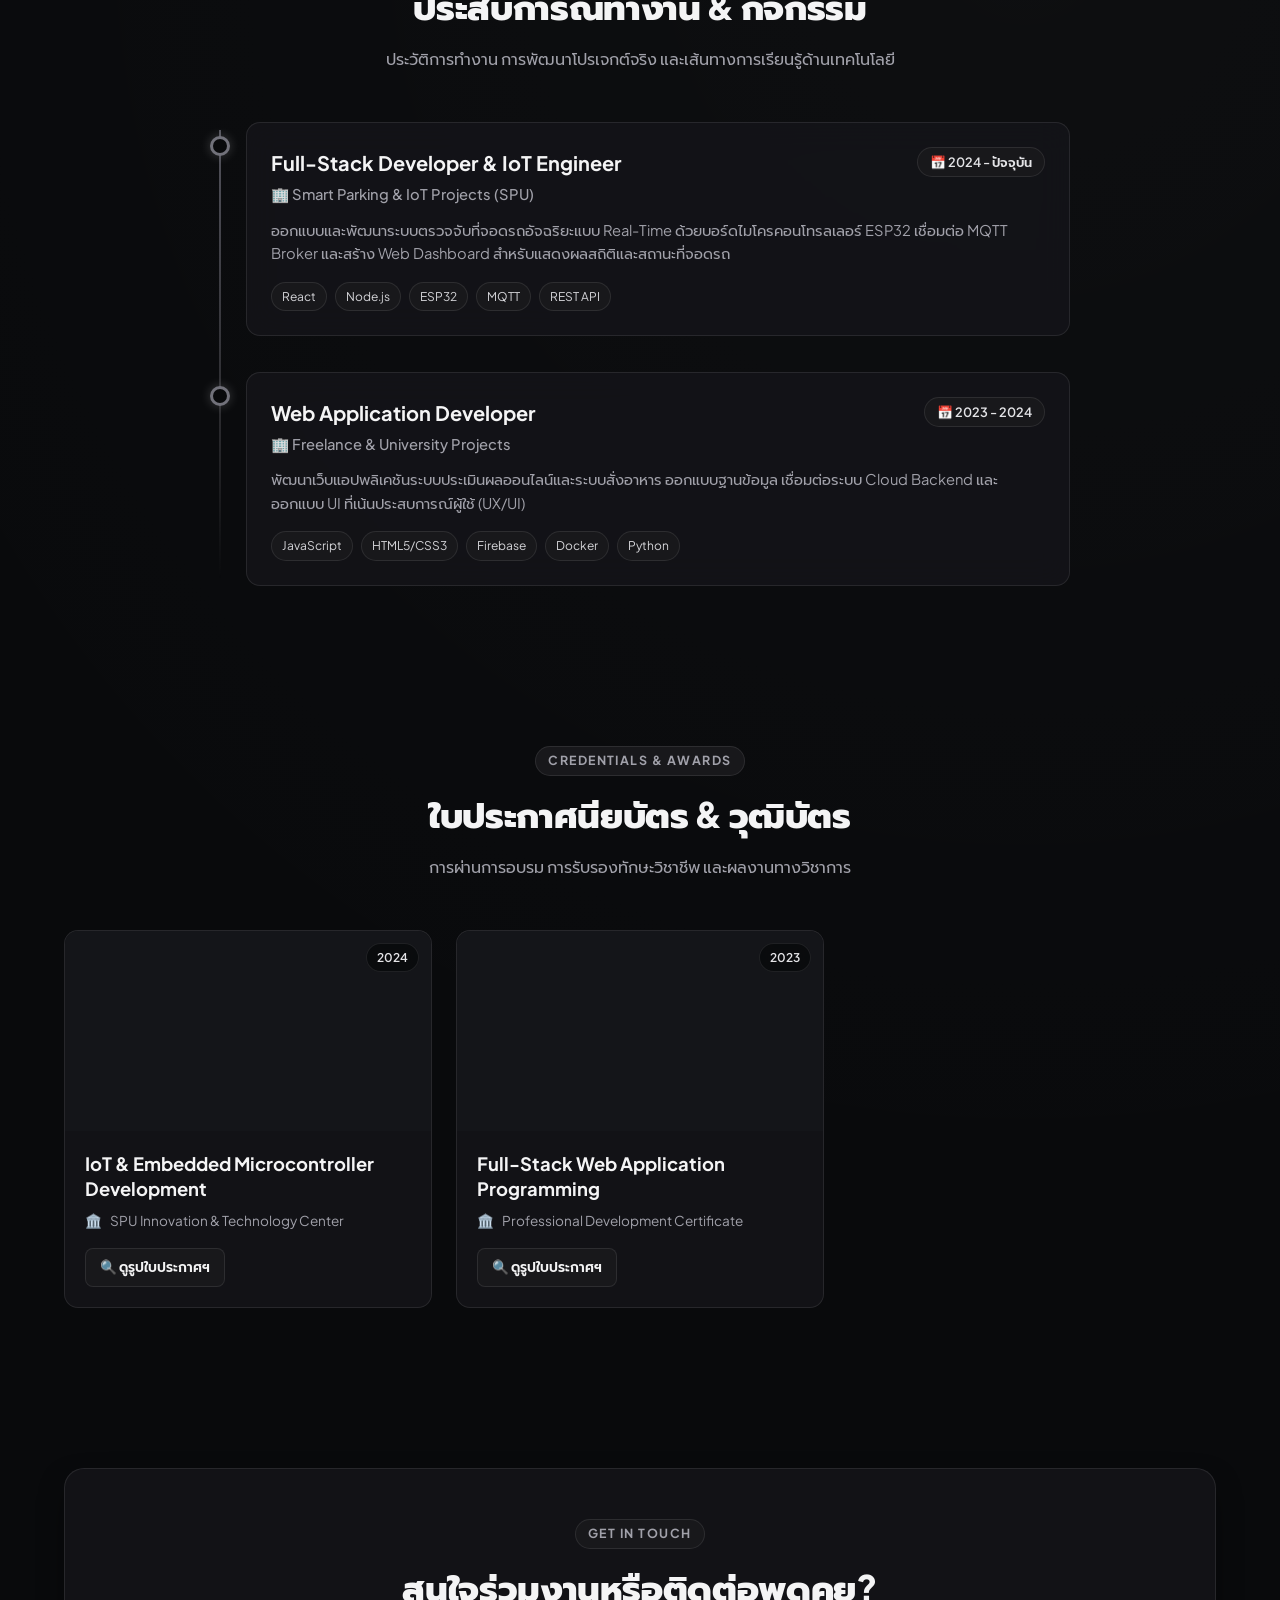
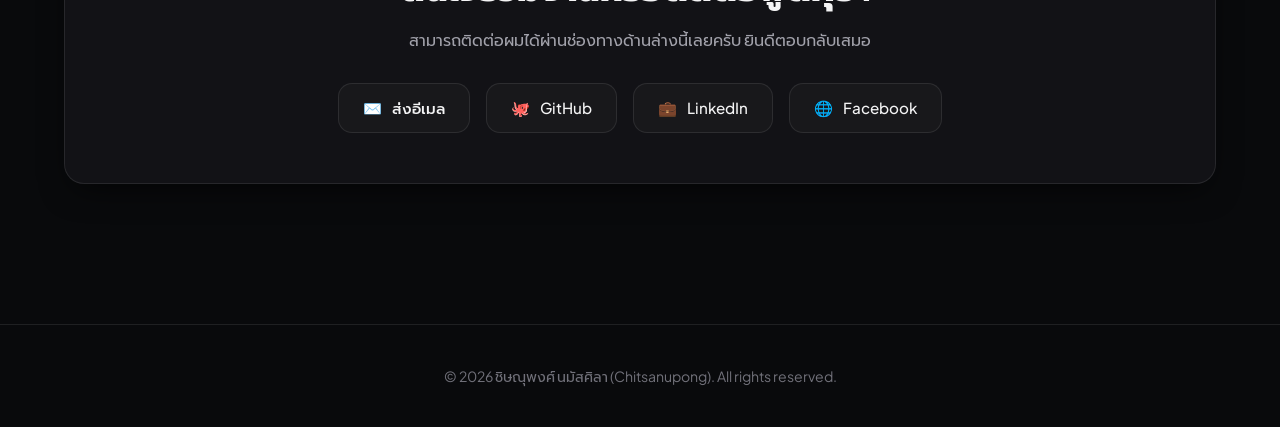
==== commit 4c6e9fae: "Add Work Experience timeline and Certificates showcase with Admin CRUD" ====
--- a/index.html
+++ b/index.html
@@ -35,6 +35,8 @@
         <li><a href="#about"><span class="menu-icon">👤</span> เกี่ยวกับฉัน</a></li>
         <li><a href="#skills"><span class="menu-icon">⚡</span> ทักษะและความเชี่ยวชาญ</a></li>
         <li><a href="#projects"><span class="menu-icon">🚀</span> ผลงานโปรเจกต์</a></li>
+        <li><a href="#experience"><span class="menu-icon">💼</span> ประสบการณ์</a></li>
+        <li><a href="#certificates"><span class="menu-icon">🏆</span> ใบประกาศนียบัตร</a></li>
         <li><a href="#contact"><span class="menu-icon">📬</span> ติดต่อ</a></li>
       </ul>
     </div>
@@ -189,6 +191,33 @@
       </div>
     </section>
 
+    <!-- Experience Section (Timeline) -->
+    <section class="section" id="experience">
+      <div class="section-header">
+        <span class="section-tag">Career & Journey</span>
+        <h2 class="section-title">ประสบการณ์ทำงาน & กิจกรรม</h2>
+        <p class="section-desc">ประวัติการทำงาน การพัฒนาโปรเจกต์จริง และเส้นทางการเรียนรู้ด้านเทคโนโลยี</p>
+      </div>
+
+      <div class="experience-timeline" id="experience-container">
+        <!-- Rendered dynamically by app.js -->
+      </div>
+    </section>
+
+    <!-- Certificates Section (Grid) -->
+    <section class="section" id="certificates">
+      <div class="section-header">
+        <span class="section-tag">Credentials & Awards</span>
+        <h2 class="section-title">ใบประกาศนียบัตร & วุฒิบัตร</h2>
+        <p class="section-desc">การผ่านการอบรม การรับรองทักษะวิชาชีพ และผลงานทางวิชาการ</p>
+      </div>
+
+      <div class="certificates-grid" id="certificates-container">
+        <!-- Rendered dynamically by app.js -->
+      </div>
+    </section>
+
+
     <!-- Contact Section -->
     <section class="section" id="contact">
       <div class="contact-card">
@@ -221,7 +250,14 @@
     <div class="container">
       <p>© 2026 ชิษณุพงศ์ นมัสศิลา (Chitsanupong). All rights reserved.</p>
     </div>
-  </footer>
+  <!-- Certificate Lightbox Modal -->
+  <div id="cert-lightbox" class="cert-modal-overlay" style="display: none;">
+    <div class="cert-modal-container">
+      <button type="button" class="cert-modal-close" id="cert-modal-close-btn" aria-label="ปิด">&times;</button>
+      <img id="cert-modal-img" src="" alt="Certificate Preview" class="cert-modal-img" />
+      <div id="cert-modal-caption" class="cert-modal-caption"></div>
+    </div>
+  </div>
 
   <!-- Firebase SDKs -->
   <script src="https://www.gstatic.com/firebasejs/10.12.0/firebase-app-compat.js"></script>
--- a/css/style.css
+++ b/css/style.css
@@ -766,6 +766,316 @@
   background: #ffffff;
   border-color: #ffffff;
   color: #090a0c;
+}
+
+/* ----------------------------------------------------
+   EXPERIENCE TIMELINE (DARK STEALTH DESIGN)
+   ---------------------------------------------------- */
+.experience-timeline {
+  position: relative;
+  max-width: 860px;
+  margin: 0 auto;
+  padding-left: 36px;
+}
+
+.experience-timeline::before {
+  content: "";
+  position: absolute;
+  top: 8px;
+  bottom: 8px;
+  left: 9px;
+  width: 2px;
+  background: linear-gradient(to bottom, #52525b, #27272a 70%, transparent);
+}
+
+.timeline-item {
+  position: relative;
+  margin-bottom: 36px;
+}
+
+.timeline-item:last-child {
+  margin-bottom: 0;
+}
+
+.timeline-dot {
+  position: absolute;
+  top: 14px;
+  left: -36px;
+  width: 20px;
+  height: 20px;
+  border-radius: 50%;
+  background: #090a0c;
+  border: 3px solid #71717a;
+  box-shadow: 0 0 12px rgba(255, 255, 255, 0.2);
+  transition: all 0.3s ease;
+}
+
+.timeline-item:hover .timeline-dot {
+  border-color: #ffffff;
+  box-shadow: 0 0 16px rgba(255, 255, 255, 0.5);
+  transform: scale(1.15);
+}
+
+.timeline-card {
+  background: var(--bg-card);
+  border: 1px solid var(--border-subtle);
+  border-radius: var(--radius-md);
+  padding: 24px;
+  backdrop-filter: var(--backdrop-blur);
+  transition: var(--transition);
+}
+
+.timeline-card:hover {
+  background: var(--bg-card-hover);
+  border-color: var(--border-hover);
+  transform: translateX(4px);
+  box-shadow: var(--shadow-card);
+}
+
+.timeline-header {
+  display: flex;
+  justify-content: space-between;
+  align-items: flex-start;
+  gap: 16px;
+  flex-wrap: wrap;
+  margin-bottom: 12px;
+}
+
+.timeline-role {
+  font-size: 1.25rem;
+  font-weight: 700;
+  color: var(--text-main);
+  margin-bottom: 4px;
+}
+
+.timeline-company {
+  font-size: 0.92rem;
+  color: #a1a1aa;
+  font-weight: 500;
+}
+
+.timeline-period-badge {
+  display: inline-flex;
+  align-items: center;
+  gap: 6px;
+  font-size: 0.8rem;
+  font-weight: 600;
+  color: #e4e4e7;
+  background: #18181b;
+  border: 1px solid var(--border-subtle);
+  padding: 4px 12px;
+  border-radius: var(--radius-full);
+}
+
+.timeline-desc {
+  font-size: 0.92rem;
+  color: var(--text-muted);
+  line-height: 1.6;
+  margin-bottom: 16px;
+}
+
+.timeline-skills {
+  display: flex;
+  flex-wrap: wrap;
+  gap: 8px;
+}
+
+/* ----------------------------------------------------
+   CERTIFICATES GRID (CARDS & PREVIEWS)
+   ---------------------------------------------------- */
+.certificates-grid {
+  display: grid;
+  grid-template-columns: repeat(auto-fill, minmax(320px, 1fr));
+  gap: 24px;
+}
+
+.cert-card {
+  background: var(--bg-card);
+  border: 1px solid var(--border-subtle);
+  border-radius: var(--radius-md);
+  overflow: hidden;
+  backdrop-filter: var(--backdrop-blur);
+  display: flex;
+  flex-direction: column;
+  transition: var(--transition);
+}
+
+.cert-card:hover {
+  background: var(--bg-card-hover);
+  border-color: var(--border-hover);
+  transform: translateY(-4px);
+  box-shadow: var(--shadow-card);
+}
+
+.cert-thumb-wrap {
+  position: relative;
+  height: 200px;
+  width: 100%;
+  overflow: hidden;
+  background: #141519;
+  cursor: pointer;
+}
+
+.cert-thumb {
+  width: 100%;
+  height: 100%;
+  object-fit: cover;
+  transition: transform 0.4s ease;
+}
+
+.cert-card:hover .cert-thumb {
+  transform: scale(1.05);
+}
+
+.cert-zoom-hint {
+  position: absolute;
+  inset: 0;
+  background: rgba(0, 0, 0, 0.45);
+  display: flex;
+  align-items: center;
+  justify-content: center;
+  color: #ffffff;
+  font-size: 0.85rem;
+  font-weight: 600;
+  opacity: 0;
+  transition: opacity 0.25s ease;
+}
+
+.cert-thumb-wrap:hover .cert-zoom-hint {
+  opacity: 1;
+}
+
+.cert-date-badge {
+  position: absolute;
+  top: 12px;
+  right: 12px;
+  background: rgba(9, 10, 12, 0.85);
+  backdrop-filter: blur(8px);
+  border: 1px solid var(--border-subtle);
+  padding: 4px 10px;
+  border-radius: var(--radius-full);
+  font-size: 0.75rem;
+  font-weight: 600;
+  color: #e4e4e7;
+}
+
+.cert-content {
+  padding: 20px;
+  flex: 1;
+  display: flex;
+  flex-direction: column;
+}
+
+.cert-title {
+  font-size: 1.15rem;
+  font-weight: 700;
+  color: var(--text-main);
+  margin-bottom: 8px;
+  line-height: 1.4;
+}
+
+.cert-issuer {
+  display: flex;
+  align-items: center;
+  gap: 8px;
+  font-size: 0.85rem;
+  color: #a1a1aa;
+  margin-bottom: 16px;
+  flex: 1;
+}
+
+.cert-actions {
+  display: flex;
+  gap: 10px;
+  flex-wrap: wrap;
+}
+
+.cert-link-btn {
+  display: inline-flex;
+  align-items: center;
+  justify-content: center;
+  gap: 6px;
+  padding: 8px 14px;
+  font-size: 0.85rem;
+  font-weight: 600;
+  border-radius: var(--radius-sm);
+  background: #18181b;
+  border: 1px solid var(--border-subtle);
+  color: #f4f4f5;
+  cursor: pointer;
+  transition: var(--transition);
+  text-decoration: none;
+  font-family: inherit;
+}
+
+.cert-link-btn:hover {
+  background: #ffffff;
+  border-color: #ffffff;
+  color: #090a0c;
+}
+
+.cert-link-verify {
+  border-color: rgba(255, 255, 255, 0.2);
+}
+
+/* ----------------------------------------------------
+   CERTIFICATE LIGHTBOX MODAL
+   ---------------------------------------------------- */
+.cert-modal-overlay {
+  position: fixed;
+  inset: 0;
+  background: rgba(0, 0, 0, 0.88);
+  backdrop-filter: blur(10px);
+  z-index: 9999;
+  display: flex;
+  align-items: center;
+  justify-content: center;
+  padding: 24px;
+}
+
+.cert-modal-container {
+  position: relative;
+  max-width: 900px;
+  width: 100%;
+  max-height: 90vh;
+  display: flex;
+  flex-direction: column;
+  align-items: center;
+}
+
+.cert-modal-close {
+  position: absolute;
+  top: -42px;
+  right: 0;
+  background: none;
+  border: none;
+  color: #ffffff;
+  font-size: 2rem;
+  cursor: pointer;
+  line-height: 1;
+  padding: 4px;
+  transition: opacity 0.2s;
+}
+
+.cert-modal-close:hover {
+  opacity: 0.7;
+}
+
+.cert-modal-img {
+  max-width: 100%;
+  max-height: 80vh;
+  object-fit: contain;
+  border-radius: var(--radius-md);
+  border: 1px solid rgba(255, 255, 255, 0.2);
+  box-shadow: 0 20px 50px rgba(0, 0, 0, 0.8);
+}
+
+.cert-modal-caption {
+  margin-top: 14px;
+  color: #e4e4e7;
+  font-size: 0.95rem;
+  font-weight: 600;
+  text-align: center;
 }
 
 /* ----------------------------------------------------
@@ -1309,6 +1619,54 @@
     padding: 10px;
   }
 
+  /* Experience Timeline Responsive */
+  .experience-timeline {
+    padding-left: 26px;
+  }
+  .experience-timeline::before {
+    left: 7px;
+  }
+  .timeline-dot {
+    left: -26px;
+    width: 16px;
+    height: 16px;
+    top: 16px;
+  }
+  .timeline-card {
+    padding: 18px 14px;
+  }
+  .timeline-role {
+    font-size: 1.1rem;
+  }
+  .timeline-header {
+    flex-direction: column;
+    align-items: flex-start;
+    gap: 8px;
+  }
+
+  /* Certificates Grid Responsive */
+  .certificates-grid {
+    grid-template-columns: 1fr;
+    gap: 16px;
+  }
+  .cert-thumb-wrap {
+    height: 170px;
+  }
+  .cert-actions {
+    flex-direction: column;
+    gap: 8px;
+  }
+  .cert-link-btn {
+    width: 100%;
+  }
+  .cert-modal-container {
+    max-width: 95vw;
+  }
+  .cert-modal-close {
+    top: -36px;
+    right: 4px;
+  }
+
   /* Contact Section */
   .contact-card {
     padding: 36px 16px;
